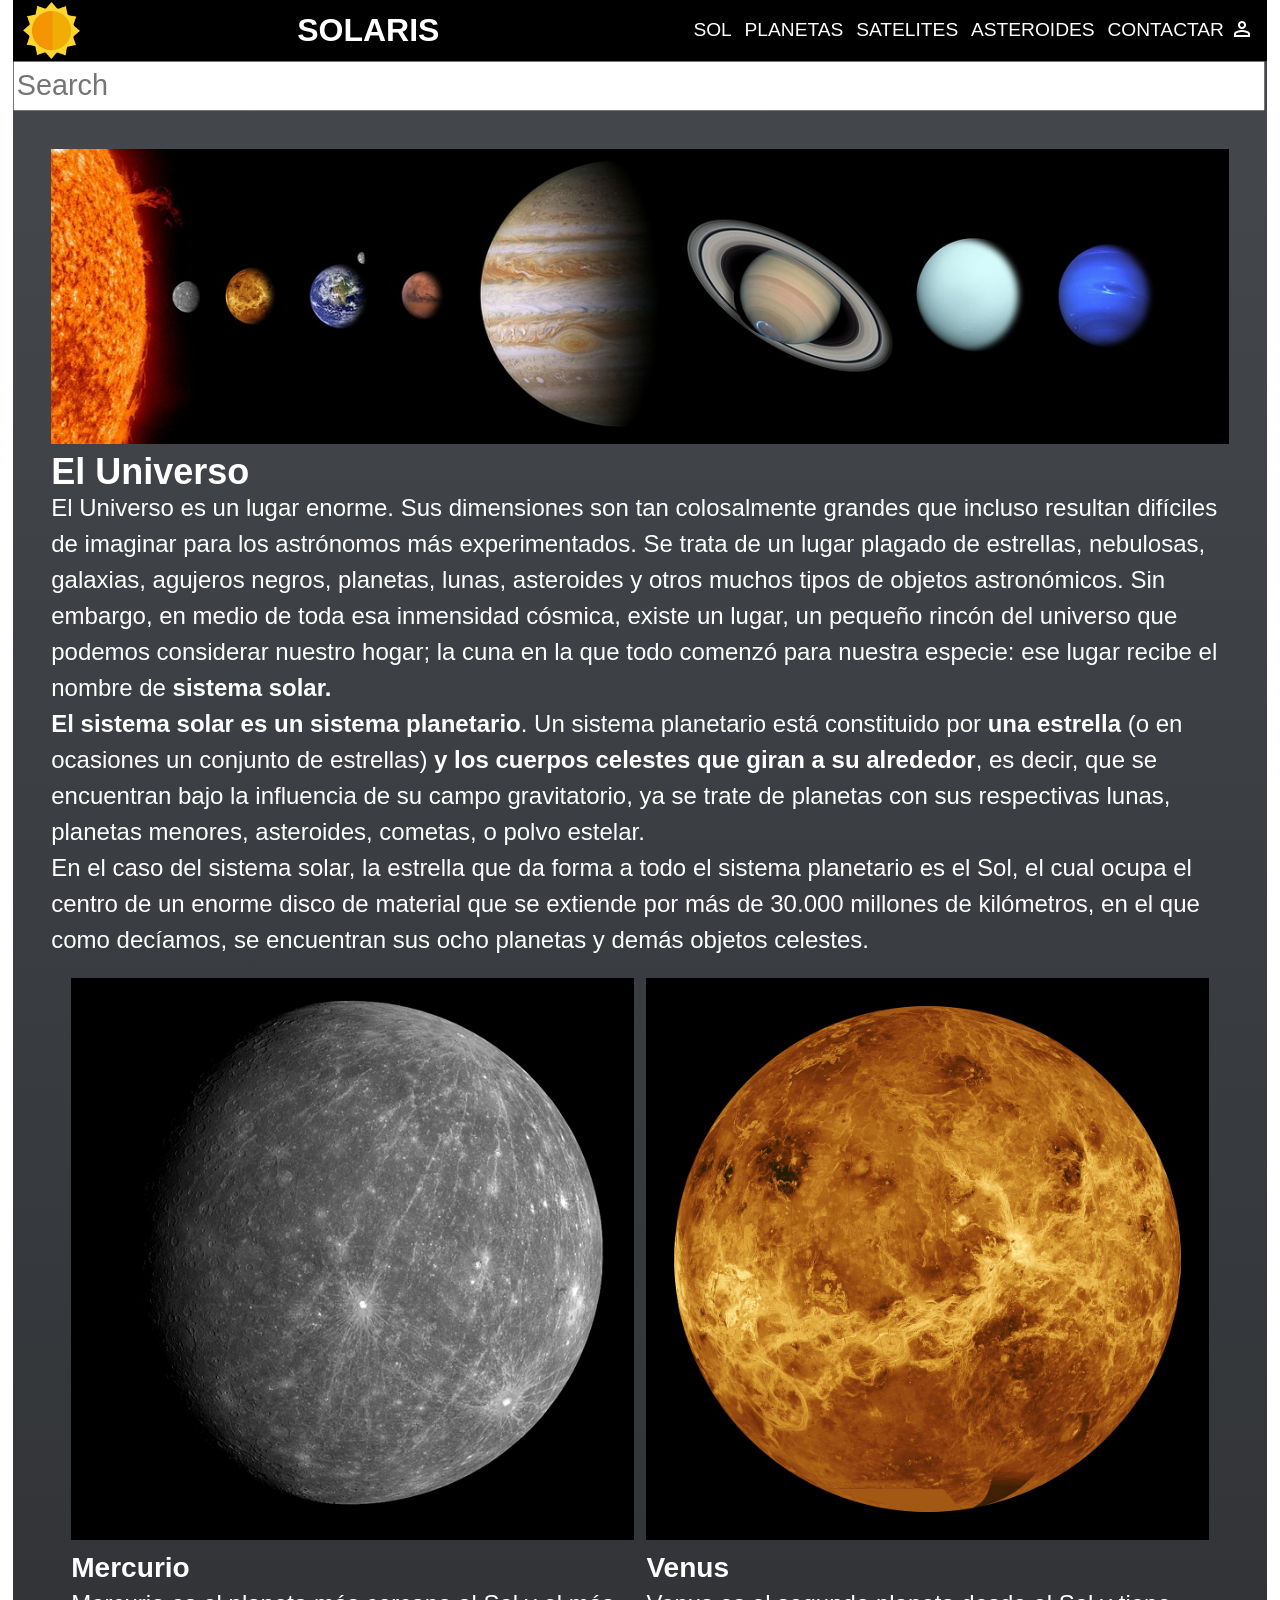
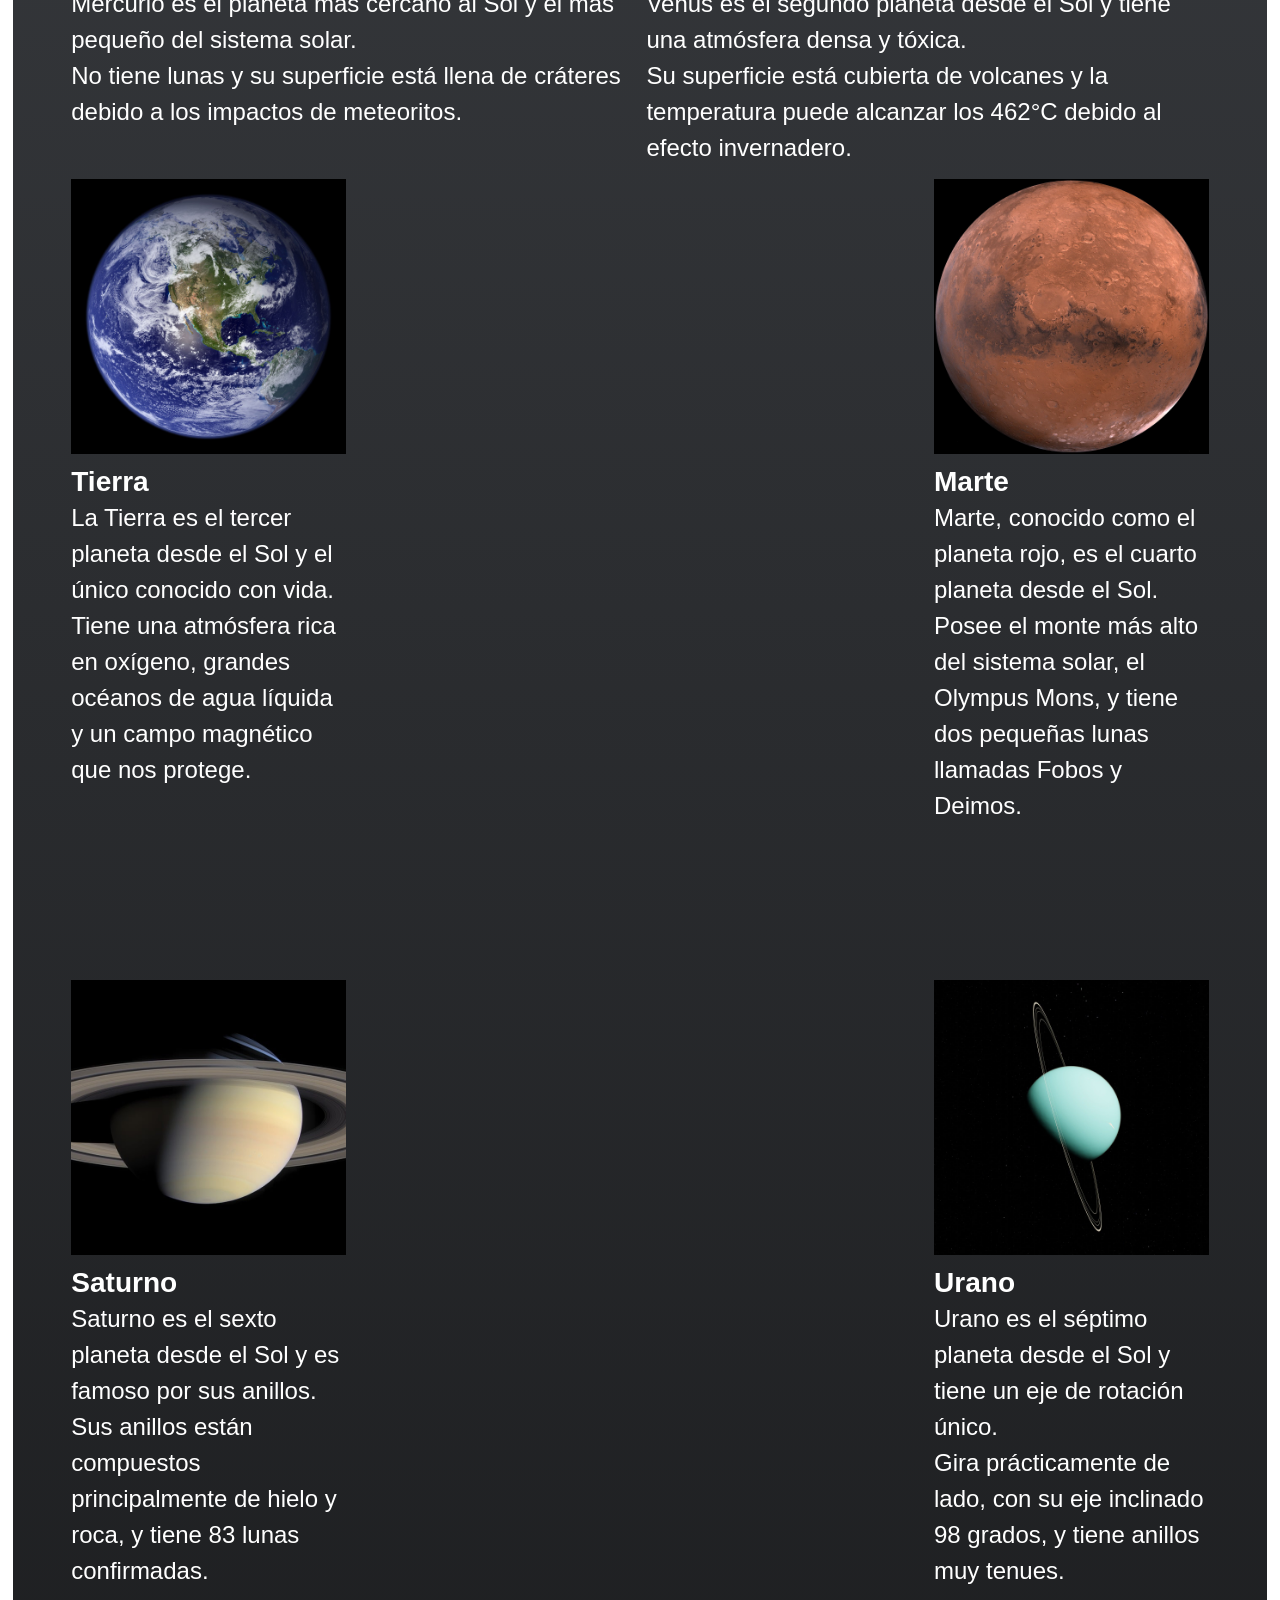
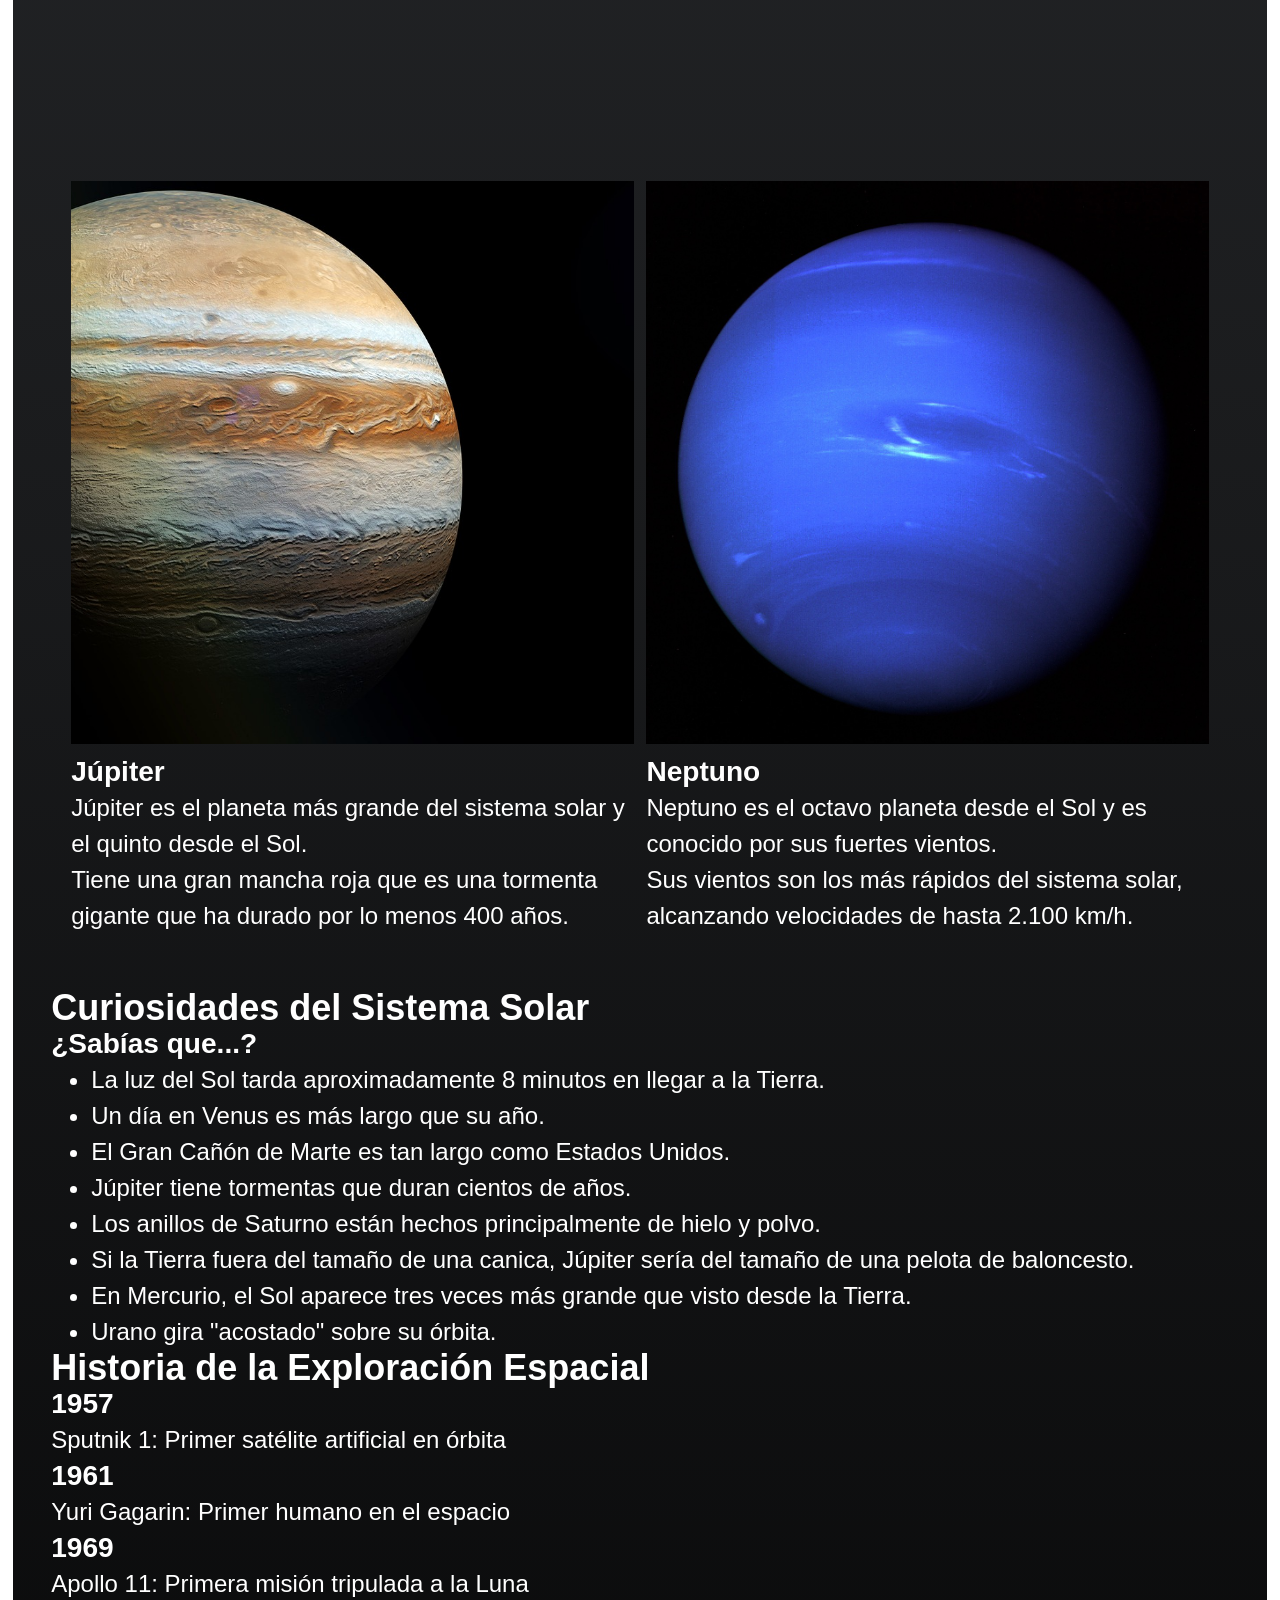
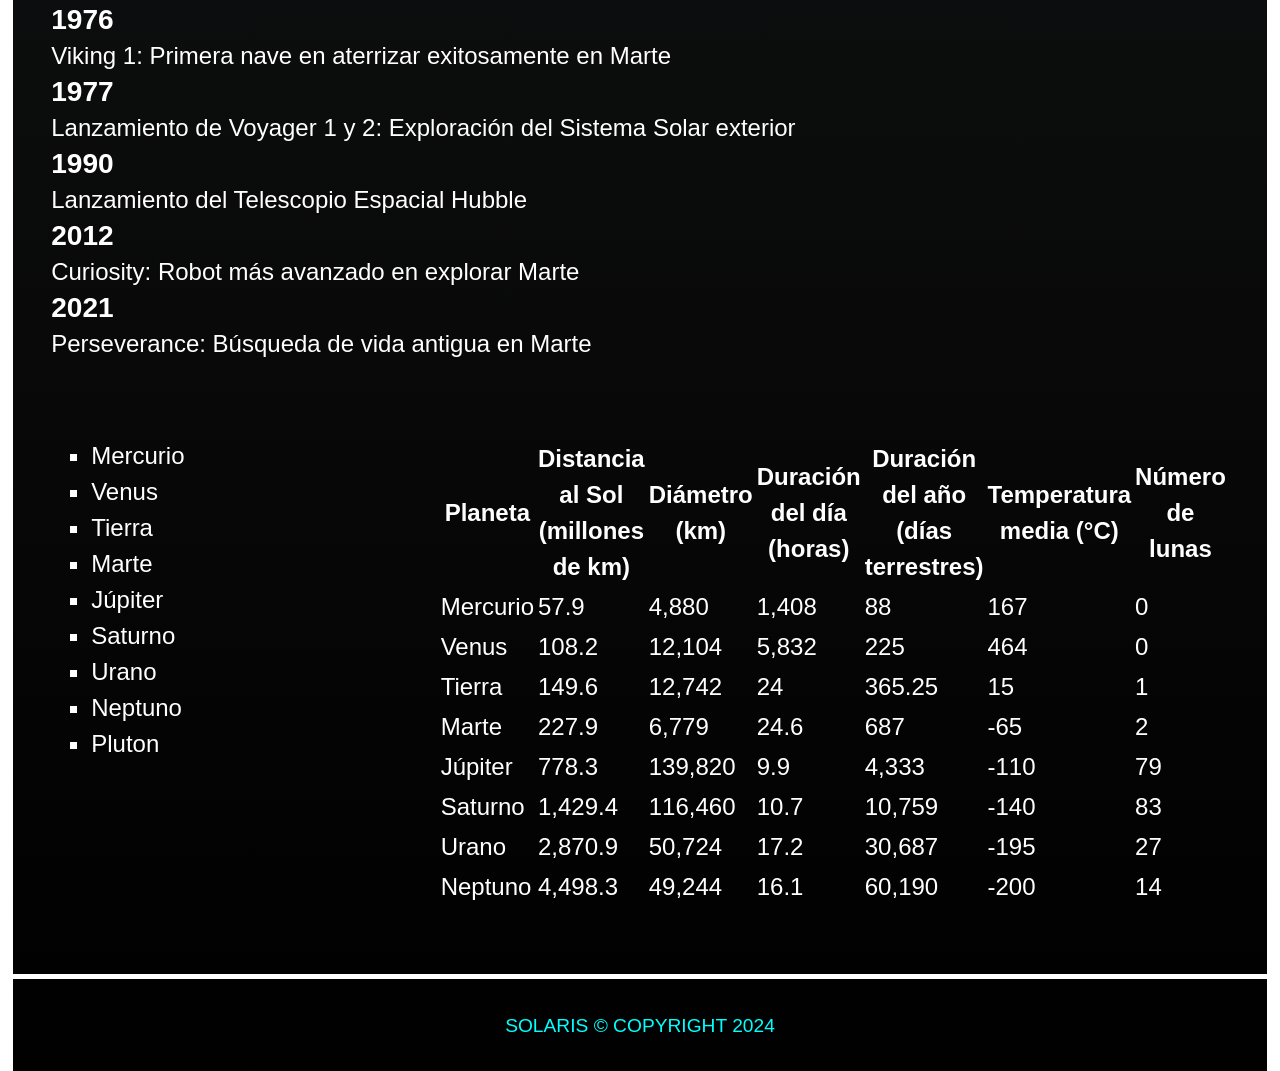
==== proyectowebv1/index.html @ 1d11e643 "Inicio proyecto" ====
<!DOCTYPE html>
<html lang="es">

<head>
  <meta charset="UTF-8">
  <meta name="viewport" content="width=device-width, initial-scale=1.0">
  <title>Sistema Solar</title>
  <link rel="icon" type="image/png" sizes="32x32" href="favicon.png">
  <link rel="stylesheet" href="assets/css/normalize.css">
  <link rel="stylesheet" href="assets/css/style.css">
  <link rel="stylesheet" href="https://cdnjs.cloudflare.com/ajax/libs/font-awesome/4.7.0/css/font-awesome.min.css">
  <link rel="stylesheet"
    href="https://fonts.googleapis.com/css2?family=Material+Symbols+Outlined:opsz,wght,FILL,GRAD@20..48,100..700,0..1,-50..200">

</head>

<body>
  <div class="container">
    <header>
      <div class="logo">
        <figure><img src="assets/images/logo.png" alt="Logo"></figure>
      </div>
      <h1><a href="">SOLARIS</a></h1>
      <nav class="mainmenu">
        <ul>
          <li><a href="">Sol</a></li>
          <li><a href="">Planetas</a></li>
          <li><a href="">Satelites</a></li>
          <li><a href="">Asteroides</a></li>
          <li><a href="">Contactar</a></li>
        </ul>
      </nav>
      <div class="login">
        <a href=""><span class="material-symbols-outlined"> person </span></a>
      </div>

    </header>
    <div class="search">
      <input type="search" id="bt-search" class="btnsearch" placeholder="Search">
    </div>

    <main>
      <section class="introduce"> 
        <article>
          <figure class="large"><img src="assets/images/solar-system.jpg" alt=""></figure>
          <h2>El Universo</h2>
          <p>
            El Universo es un lugar enorme. Sus dimensiones son tan
            colosalmente grandes que incluso resultan difíciles de imaginar
            para los astrónomos más experimentados. Se trata de un lugar
            plagado de estrellas, nebulosas, galaxias, agujeros negros,
            planetas, lunas, asteroides y otros muchos tipos de objetos
            astronómicos. Sin embargo, en medio de toda esa inmensidad
            cósmica, existe un lugar, un pequeño rincón del universo que
            podemos considerar nuestro hogar; la cuna en la que todo comenzó
            para nuestra especie: ese lugar recibe el nombre de
            <strong>sistema solar.</strong>
          </p>
          <p>
            <strong>El sistema solar es un sistema planetario</strong>. Un
            sistema planetario está constituido por<strong>
              una estrella</strong>
            (o en ocasiones un conjunto de estrellas)<strong>
              y los cuerpos celestes que giran a su alrededor</strong>, es decir, que se encuentran bajo la influencia
            de su campo
            gravitatorio, ya se trate de planetas con sus respectivas lunas,
            planetas menores, asteroides, cometas, o polvo estelar.
          </p>
          <p>
            En el caso del sistema solar,
            <a href="https://www.nationalgeographic.com.es/ciencia/cuanto-sabes-sobre-sol_15843">la estrella que da
              forma a todo el sistema planetario es el
              Sol</a>, el cual ocupa el centro de un enorme disco de material que se
            extiende por más de 30.000 millones de kilómetros, en el que como
            decíamos, se encuentran sus ocho planetas y demás objetos
            celestes.
          </p>
        </article>
      </section>
      <section class="solarsys-container">
        <article class="planet mercurio">
          <figure><img src="assets/images/mercurio.png" alt="Mercurio"></figure>
          <h3><a href="">Mercurio</a></h3>
          <p>Mercurio es el planeta más cercano al Sol y el más pequeño del sistema solar.</p>  
          <p>No tiene lunas y su superficie está llena de cráteres debido a los impactos de meteoritos.</p>
        </article>
        <article class="planet venus">
          <figure><img src="assets/images/venus.jpg" alt="Venus"></figure>
          <h3><a href="">Venus</a></h3>
          <p>Venus es el segundo planeta desde el Sol y tiene una atmósfera densa y tóxica.</p>
          <p>Su superficie está cubierta de volcanes y la temperatura puede alcanzar los 462°C debido al efecto invernadero.</p>
        </article>
        <article class="planet tierra">
          <figure><img src="assets/images/tierra.jpg" alt="Tierra"></figure>
          <h3><a href="">Tierra</a></h3>
          <p>La Tierra es el tercer planeta desde el Sol y el único conocido con vida.</p>
          <p>Tiene una atmósfera rica en oxígeno, grandes océanos de agua líquida y un campo magnético que nos protege.</p>
        </article>
        <article class="planet marte">
          <figure><img src="assets/images/marte.jpg" alt="Marte"></figure>
          <h3><a href="">Marte</a></h3>
          <p>Marte, conocido como el planeta rojo, es el cuarto planeta desde el Sol.</p>
          <p>Posee el monte más alto del sistema solar, el Olympus Mons, y tiene dos pequeñas lunas llamadas Fobos y Deimos.</p>
        </article>
        <article class="planet jupiter">
          <figure><img src="assets/images/jupiter.jpg" alt="Júpiter"></figure>
          <h3><a href="">Júpiter</a></h3>
          <p>Júpiter es el planeta más grande del sistema solar y el quinto desde el Sol.</p>
          <p>Tiene una gran mancha roja que es una tormenta gigante que ha durado por lo menos 400 años.</p>
        </article>
        <article class="planet saturno">
          <figure><img src="assets/images/saturno.jpg" alt="Saturno"></figure>
          <h3><a href="">Saturno</a></h3>
          <p>Saturno es el sexto planeta desde el Sol y es famoso por sus anillos.</p>
          <p>Sus anillos están compuestos principalmente de hielo y roca, y tiene 83 lunas confirmadas.</p>
        </article>
        <article class="planet urano">
          <figure><img src="assets/images/urano.jpg" alt="Urano"></figure>
          <h3><a href="">Urano</a></h3>
          <p>Urano es el séptimo planeta desde el Sol y tiene un eje de rotación único.</p>
          <p>Gira prácticamente de lado, con su eje inclinado 98 grados, y tiene anillos muy tenues.</p>
        </article>
        <article class="planet neptuno">
          <figure><img src="assets/images/neptuno.jpg" alt="Neptuno"></figure>
          <h3><a href="">Neptuno</a></h3>
          <p>Neptuno es el octavo planeta desde el Sol y es conocido por sus fuertes vientos.</p>
          <p>Sus vientos son los más rápidos del sistema solar, alcanzando velocidades de hasta 2.100 km/h.</p>
        </article>
      </section>

      <section class="curiosities">
        <h2>Curiosidades del Sistema Solar</h2>
        <article>
          <h3>¿Sabías que...?</h3>
          <ul>
            <li>La luz del Sol tarda aproximadamente 8 minutos en llegar a la Tierra.</li>
            <li>Un día en Venus es más largo que su año.</li>
            <li>El Gran Cañón de Marte es tan largo como Estados Unidos.</li>
            <li>Júpiter tiene tormentas que duran cientos de años.</li>
            <li>Los anillos de Saturno están hechos principalmente de hielo y polvo.</li>
            <li>Si la Tierra fuera del tamaño de una canica, Júpiter sería del tamaño de una pelota de baloncesto.</li>
            <li>En Mercurio, el Sol aparece tres veces más grande que visto desde la Tierra.</li>
            <li>Urano gira "acostado" sobre su órbita.</li>
          </ul>
        </article>
      </section>

      <section class="timeline">
        <h2>Historia de la Exploración Espacial</h2>
        <div class="timeline-container">
          <article class="timeline-item">
            <h3>1957</h3>
            <p>Sputnik 1: Primer satélite artificial en órbita</p>
          </article>
          <article class="timeline-item">
            <h3>1961</h3>
            <p>Yuri Gagarin: Primer humano en el espacio</p>
          </article>
          <article class="timeline-item">
            <h3>1969</h3>
            <p>Apollo 11: Primera misión tripulada a la Luna</p>
          </article>
          <article class="timeline-item">
            <h3>1976</h3>
            <p>Viking 1: Primera nave en aterrizar exitosamente en Marte</p>
          </article>
          <article class="timeline-item">
            <h3>1977</h3>
            <p>Lanzamiento de Voyager 1 y 2: Exploración del Sistema Solar exterior</p>
          </article>
          <article class="timeline-item">
            <h3>1990</h3>
            <p>Lanzamiento del Telescopio Espacial Hubble</p>
          </article>
          <article class="timeline-item">
            <h3>2012</h3>
            <p>Curiosity: Robot más avanzado en explorar Marte</p>
          </article>
          <article class="timeline-item">
            <h3>2021</h3>
            <p>Perseverance: Búsqueda de vida antigua en Marte</p>
          </article>
        </div>
      </section>
    
    </main>
    <aside>

      <ul class="menu planet">
        <li><a href="">Mercurio</a></li>
        <li><a href="">Venus</a></li>
        <li><a href="">Tierra</a></li>
        <li><a href="">Marte</a></li>
        <li><a href="">Júpiter</a></li>
        <li><a href="">Saturno</a></li>
        <li><a href="">Urano</a></li>
        <li><a href="">Neptuno</a></li>
        <li><a href="">Pluton</a></li>
      </ul>

      <table class="planet-data">
        <thead>
          <tr>
            <th>Planeta</th>
            <th>Distancia al Sol (millones de km)</th>
            <th>Diámetro (km)</th>
            <th>Duración del día (horas)</th>
            <th>Duración del año (días terrestres)</th>
            <th>Temperatura media (°C)</th>
            <th>Número de lunas</th>
          </tr>
        </thead>
        <tbody>
          <tr>
            <td>Mercurio</td>
            <td>57.9</td>
            <td>4,880</td>
            <td>1,408</td>
            <td>88</td>
            <td>167</td>
            <td>0</td>
          </tr>
          <tr>
            <td>Venus</td>
            <td>108.2</td>
            <td>12,104</td>
            <td>5,832</td>
            <td>225</td>
            <td>464</td>
            <td>0</td>
          </tr>
          <tr>
            <td>Tierra</td>
            <td>149.6</td>
            <td>12,742</td>
            <td>24</td>
            <td>365.25</td>
            <td>15</td>
            <td>1</td>
          </tr>
          <tr>
            <td>Marte</td>
            <td>227.9</td>
            <td>6,779</td>
            <td>24.6</td>
            <td>687</td>
            <td>-65</td>
            <td>2</td>
          </tr>
          <tr>
            <td>Júpiter</td>
            <td>778.3</td>
            <td>139,820</td>
            <td>9.9</td>
            <td>4,333</td>
            <td>-110</td>
            <td>79</td>
          </tr>
          <tr>
            <td>Saturno</td>
            <td>1,429.4</td>
            <td>116,460</td>
            <td>10.7</td>
            <td>10,759</td>
            <td>-140</td>
            <td>83</td>
          </tr>
          <tr>
            <td>Urano</td>
            <td>2,870.9</td>
            <td>50,724</td>
            <td>17.2</td>
            <td>30,687</td>
            <td>-195</td>
            <td>27</td>
          </tr>
          <tr>
            <td>Neptuno</td>
            <td>4,498.3</td>
            <td>49,244</td>
            <td>16.1</td>
            <td>60,190</td>
            <td>-200</td>
            <td>14</td>
          </tr>
        </tbody>
      </table>

    </aside>
    <footer><small>Solaris © copyright 2024</small></footer>
  </div>
</body>

</html>
---- proyectowebv1/assets/css/style.css ----
:root {
    --width-container: 98vw;
    --height-menu: 60px;
}

* {
    margin: 0;
    box-sizing: border-box;
}

a {
    color: white;
    text-decoration: none;

    &:hover {
        color: gold;
    }
}

/* Color, fuentes tipograficas  */
.container {
    background: linear-gradient(to bottom, rgb(69, 72, 77) 0%, rgb(0, 0, 0) 100%);
    color: white;
    font-family: "Jost", sans-serif;
    font-optical-sizing: auto;
    font-weight: normal;
    font-style: normal;
    /* Tamaño de la Tipografía responsive */
    font-size: clamp(1rem, 3vw, 1.5rem);
    line-height: 1.5em;

    h1 {
        font-size: clamp(1.2rem, 3.5vw, 2rem);
    }
}

header {
    display: flex;
    flex-flow: column wrap;
    background: black;
    width: var(--width-container);

    .logo {
        margin: 0 auto;
        text-align: center;
        border: 0px solid red;
        width: 15vw;
        line-height: 6px;
        figure {
            margin: 2px 10px;
        }
    }

    h1 {
        border: 0px solid blue;
        a{
            text-align: center;
            font-size: 1em;
        }
        margin: 0 auto;

    }

    .mainmenu ul {
        font-size: 0.8em;
        display: flex;
        flex-flow: column wrap;

        border: 0px solid red;
        list-style: none;

        li {
            border: 0px solid red;
            margin: 0 0.5vw;
            text-align: center;
            display: block;

            a {
                text-decoration: none;
                color: white;
                text-transform: uppercase;

                &:hover {
                    text-shadow: 5px 0px 10px rgba(251, 249, 14, 0.91);
                    color: gold;
                }
            }
        }
    }

    .login {
        /*line-height: calc(var(--height-menu) + 10px);*/
        display: none;
        font-size: 1.4em;
        margin-right: 1vw;
        border: 0px solid red;

        span:hover {
            color: gold;
        }
    }

}

.btnsearch {
    margin: 0 auto;
    width: calc( var(--width-container) - 0.2vw );
    min-height: 50px;
    font-size: 1.2em;
    text-align: left;
}


/* Diseño responsive */
/* imágen responsive */
figure {
    width: auto;

    img {
        width: 100%;
        aspect-ratio: 1 / 1;
        object-fit: cover;
    }
}

figure.small {
    width: auto;

    img {
        width: 30%;
        aspect-ratio: 1 / 1;
        object-fit: cover;
    }
}

figure.medium {
    width: auto;

    img {
        width: 70%;
        aspect-ratio: 4 / 3;
        object-fit: cover;
    }
}

figure.large {
    width: auto;
    img {
        width: 100%;
        aspect-ratio: 16 / 4;
        object-fit: cover;
    }
}

/* Layout   */
.container {
    
    width: var(--width-container);
    margin: 0 auto;
    main, aside{
        padding: 3vw;
    }
}



.solarsys-container {

    margin: 20px;
    display: grid;
    grid-template-columns: repeat(1, 1fr);
    grid-template-rows: repeat(9, 1fr);
    gap: 1vw;
    grid-template-areas:
        'mer'
        'ven'
        'tie' 
        'sol'
        'mar'
        'sat' 
        'ura'
        'jup'
        'nep'
    ;

    & > *{
        grid-column: span 1;
        grid-row: span 1;
    }

    .mercurio {
        grid-area: mer;
    }

    .venus {
        grid-area: ven;
    }

    .tierra {
        grid-area: tie;
    }

    .sol {
        grid-area: sol;
    }

    .marte {
        grid-area: mar;
    }

    .jupiter {
        grid-area: jup;
    }

    .saturno {
        grid-area: sat;
    }

    .urano {
        grid-area: ura;
    }

    .neptuno {
        grid-area: nep;
    }
}

aside {
    ul{
        list-style: square;
    }
    display: flex;
    flex-flow: row nowrap;

    &>* {
        width: 50vw;
    }
}

footer {
    margin-top: 3vh;
    border-top: 5px solid white;
    line-height: 10vh;
    text-align: center;
    color: aqua;
    text-transform: uppercase;
}


/* Diseño responsive */ 
@media screen and (width >=768px) {
    header {
        flex-flow: row wrap;
        justify-content: start;
        .logo {
            width: 6vw;
            margin: 0;
        }
        align-items:center;
        .mainmenu ul {
            flex-flow: row wrap;
            align-content:start;
        }
        .login{
            display: inherit;
        }
    }

    .solarsys-container {
        grid-template-columns: repeat(4, 1fr);
        grid-template-rows: repeat(4, 1fr);
        gap: 1vw;
        grid-template-areas:
            'mer mer ven ven'
            'tie sol sol mar'
            'sat sol sol ura'
            'jup jup nep nep'
        ;
    }
}
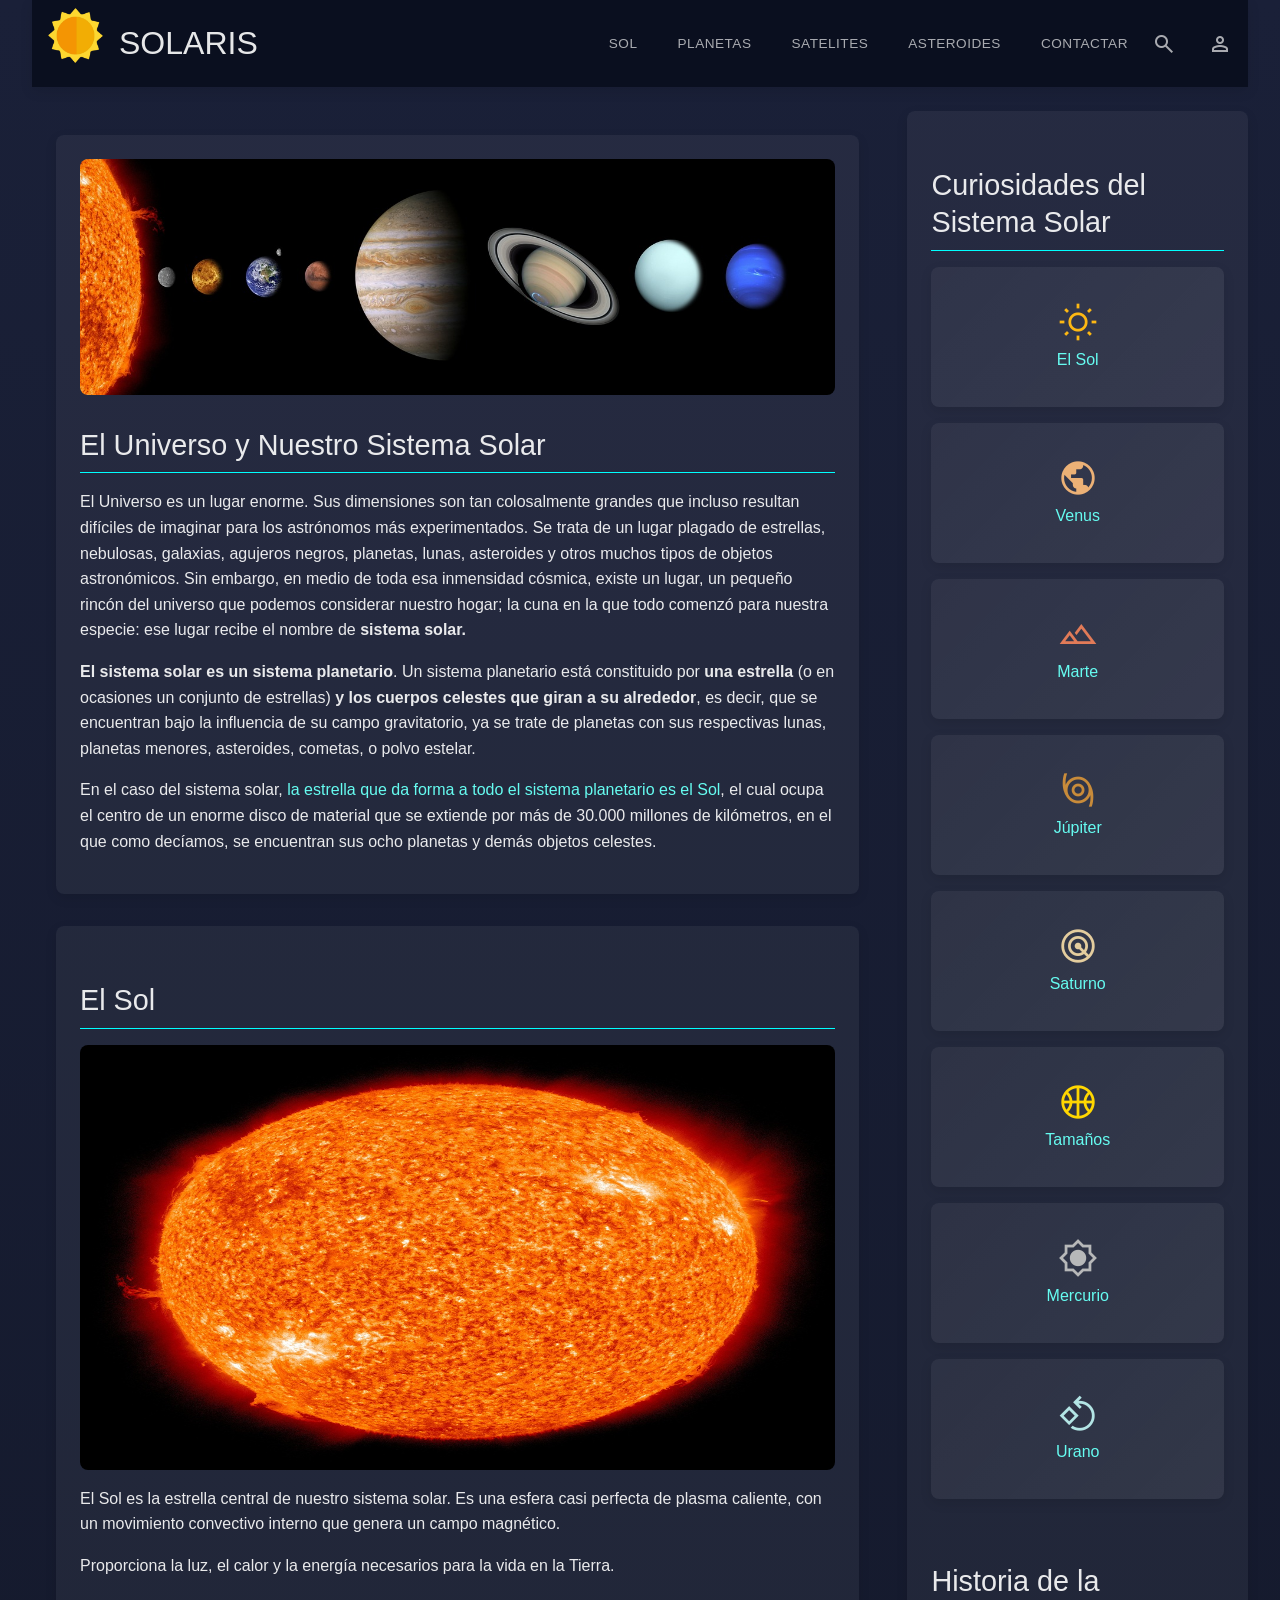
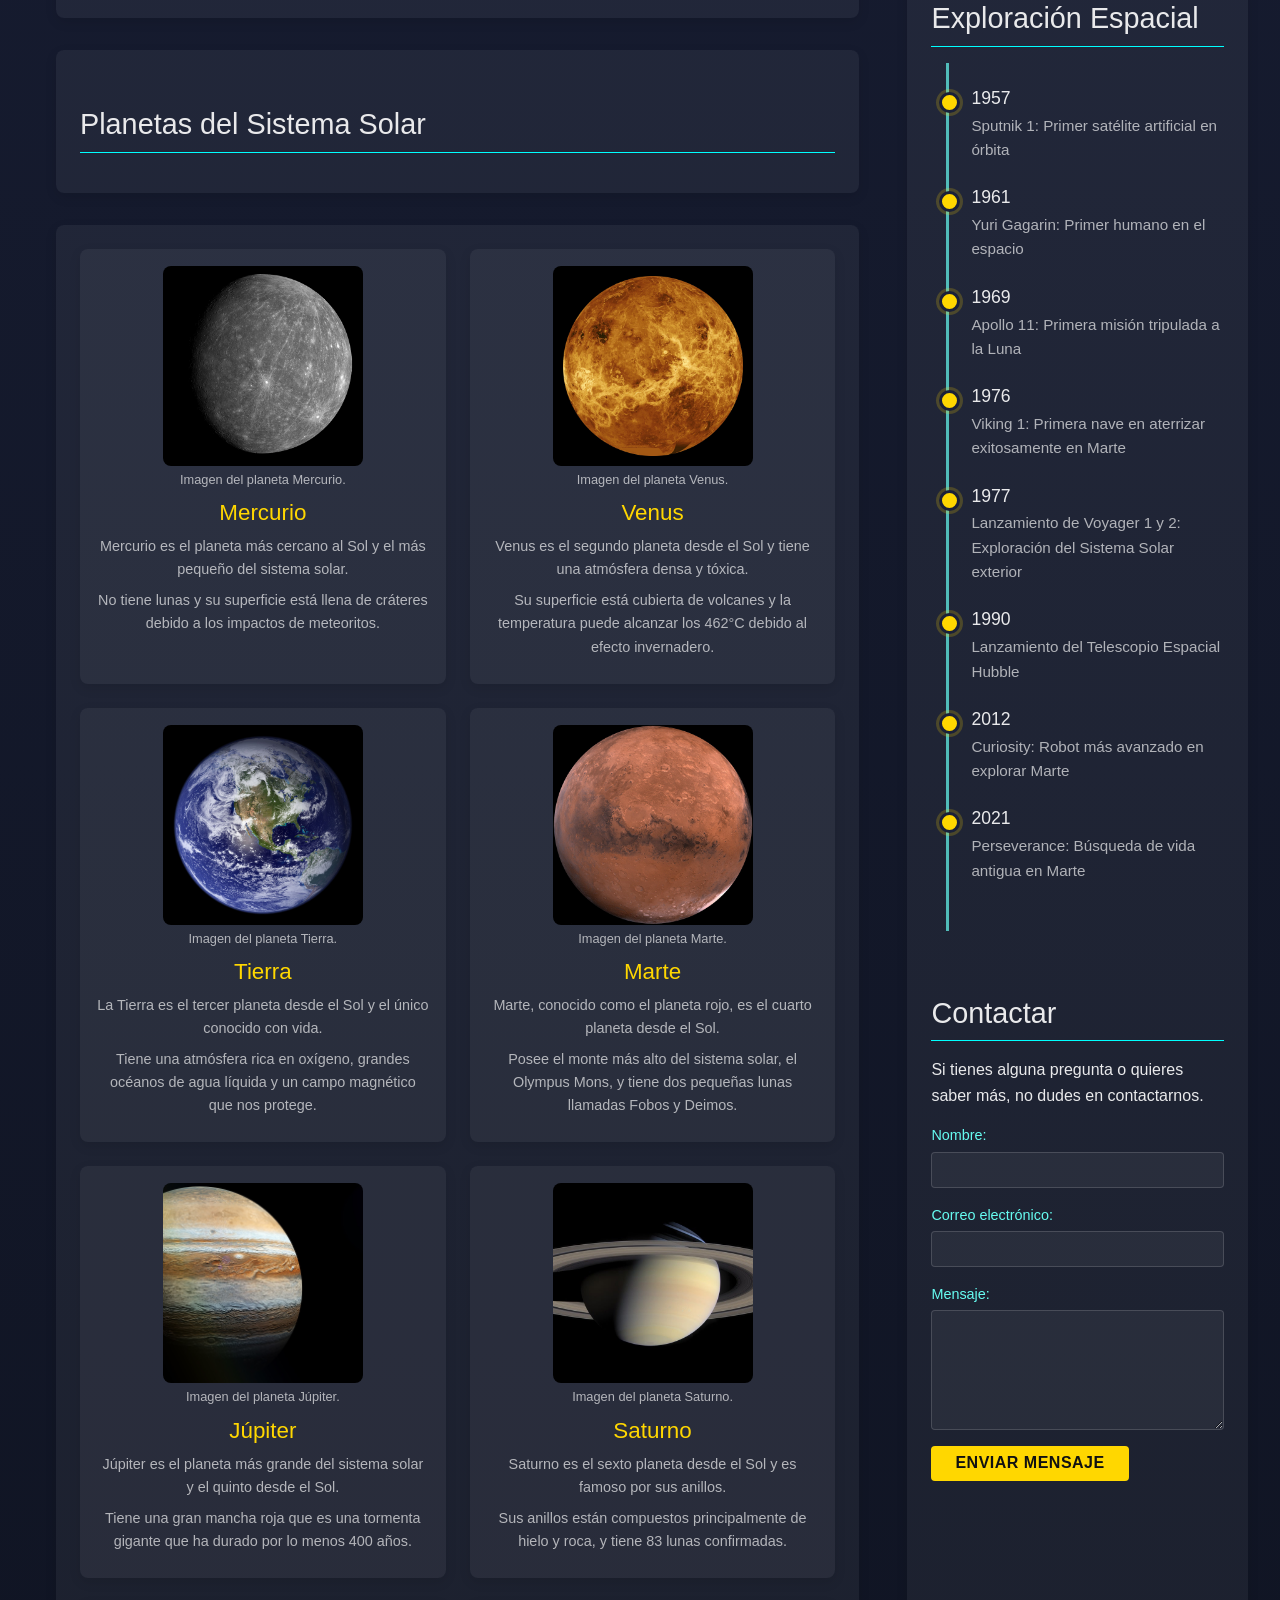
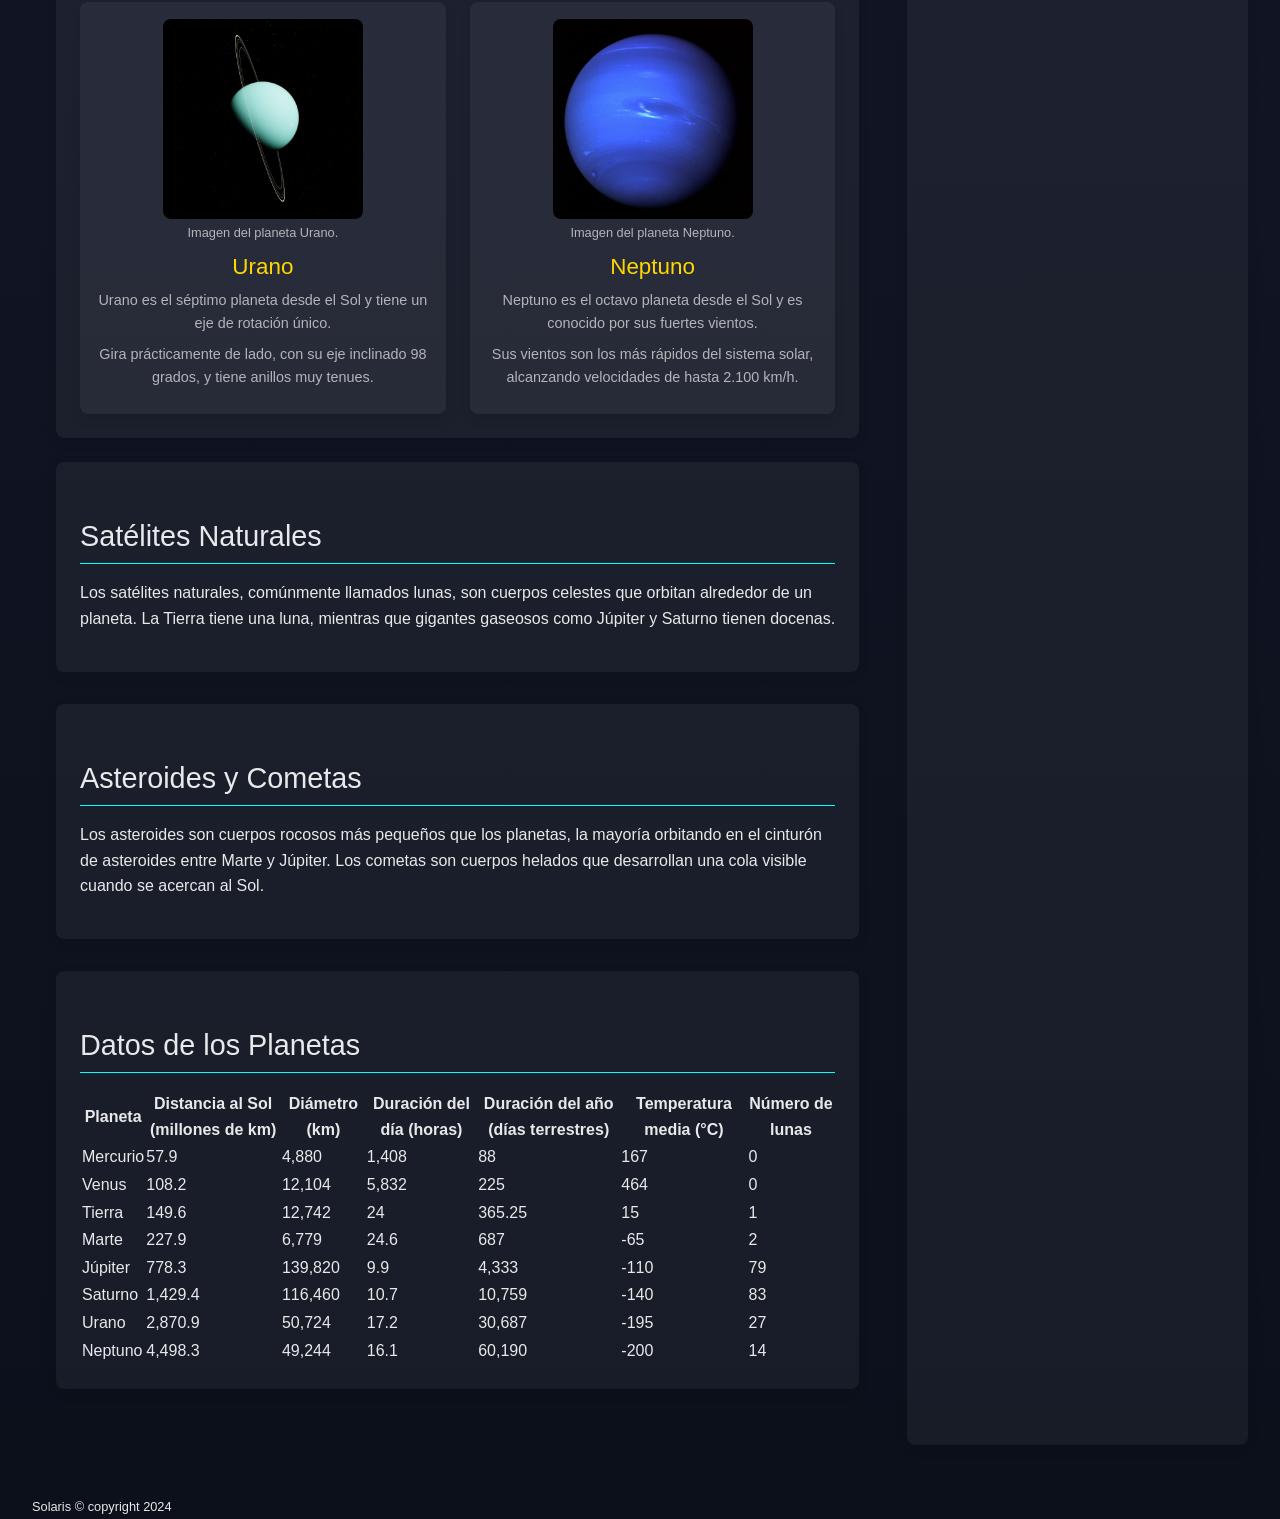
==== commit 1575c31b: "Actualización Proyectov1" ====
--- a/proyectowebv1/index.html
+++ b/proyectowebv1/index.html
@@ -20,30 +20,43 @@
       <div class="logo">
         <figure><img src="assets/images/logo.png" alt="Logo"></figure>
       </div>
-      <h1><a href="">SOLARIS</a></h1>
+      <h1><a href="#">SOLARIS</a></h1>
+      
+      <!-- Botón hamburguesa para menú móvil - Mejorar visibilidad en móvil -->
+      <button class="hamburger-menu" aria-label="Menú" style="display: none;">
+        <span class="material-symbols-outlined">menu</span>
+      </button>
+      
       <nav class="mainmenu">
         <ul>
-          <li><a href="">Sol</a></li>
-          <li><a href="">Planetas</a></li>
-          <li><a href="">Satelites</a></li>
-          <li><a href="">Asteroides</a></li>
-          <li><a href="">Contactar</a></li>
+          <li><a href="#sol">Sol</a></li>
+          <li><a href="#planetas">Planetas</a></li>
+          <li><a href="#satelites">Satelites</a></li>
+          <li><a href="#asteroides">Asteroides</a></li>
+          <li><a href="#contactar">Contactar</a></li>
         </ul>
       </nav>
+      
+      <!-- Asegurar que aparece en el header -->
+      <div class="search-container">
+        <button type="button" class="search-toggle" aria-label="Buscar">
+          <span class="material-symbols-outlined">search</span>
+        </button>
+        <div class="search-input-wrapper">
+          <input type="search" id="bt-search" class="btnsearch" placeholder="Search">
+        </div>
+      </div>
+      
       <div class="login">
-        <a href=""><span class="material-symbols-outlined"> person </span></a>
+        <a href="#"><span class="material-symbols-outlined"> person </span></a>
       </div>
-
     </header>
-    <div class="search">
-      <input type="search" id="bt-search" class="btnsearch" placeholder="Search">
-    </div>
-
+    
     <main>
-      <section class="introduce"> 
+      <section class="introduce" id="introduccion">
         <article>
-          <figure class="large"><img src="assets/images/solar-system.jpg" alt=""></figure>
-          <h2>El Universo</h2>
+          <figure class="large"><img src="assets/images/solar-system.jpg" alt="Vista general del Sistema Solar"></figure>
+          <h2>El Universo y Nuestro Sistema Solar</h2>
           <p>
             El Universo es un lugar enorme. Sus dimensiones son tan
             colosalmente grandes que incluso resultan difíciles de imaginar
@@ -77,75 +90,308 @@
           </p>
         </article>
       </section>
-      <section class="solarsys-container">
+
+      <section id="sol">
+        <h2>El Sol</h2>
+        <article>
+          <figure><img src="assets/images/sol.jpg" alt="El Sol"></figure> <!-- Asumiendo que tienes una imagen sol.jpg -->
+          <p>El Sol es la estrella central de nuestro sistema solar. Es una esfera casi perfecta de plasma caliente, con un movimiento convectivo interno que genera un campo magnético.</p>
+          <p>Proporciona la luz, el calor y la energía necesarios para la vida en la Tierra.</p>
+        </article>
+      </section>
+      <section>
+        <h2>Planetas del Sistema Solar</h2>
+      </section>
+      <section class="solarsys-container" id="planetas">
+        
         <article class="planet mercurio">
-          <figure><img src="assets/images/mercurio.png" alt="Mercurio"></figure>
-          <h3><a href="">Mercurio</a></h3>
+          <figure>
+            <img src="assets/images/mercurio.png" alt="Planeta Mercurio">
+            <figcaption>Imagen del planeta Mercurio.</figcaption>
+          </figure>
+          <h3><a href="#">Mercurio</a></h3>
           <p>Mercurio es el planeta más cercano al Sol y el más pequeño del sistema solar.</p>  
           <p>No tiene lunas y su superficie está llena de cráteres debido a los impactos de meteoritos.</p>
         </article>
         <article class="planet venus">
-          <figure><img src="assets/images/venus.jpg" alt="Venus"></figure>
-          <h3><a href="">Venus</a></h3>
+          <figure>
+            <img src="assets/images/venus.jpg" alt="Planeta Venus">
+            <figcaption>Imagen del planeta Venus.</figcaption>
+          </figure>
+          <h3><a href="#">Venus</a></h3>
           <p>Venus es el segundo planeta desde el Sol y tiene una atmósfera densa y tóxica.</p>
           <p>Su superficie está cubierta de volcanes y la temperatura puede alcanzar los 462°C debido al efecto invernadero.</p>
         </article>
         <article class="planet tierra">
-          <figure><img src="assets/images/tierra.jpg" alt="Tierra"></figure>
-          <h3><a href="">Tierra</a></h3>
+          <figure>
+            <img src="assets/images/tierra.jpg" alt="Planeta Tierra">
+            <figcaption>Imagen del planeta Tierra.</figcaption>
+          </figure>
+          <h3><a href="#">Tierra</a></h3>
           <p>La Tierra es el tercer planeta desde el Sol y el único conocido con vida.</p>
           <p>Tiene una atmósfera rica en oxígeno, grandes océanos de agua líquida y un campo magnético que nos protege.</p>
         </article>
         <article class="planet marte">
-          <figure><img src="assets/images/marte.jpg" alt="Marte"></figure>
-          <h3><a href="">Marte</a></h3>
+          <figure>
+            <img src="assets/images/marte.jpg" alt="Planeta Marte">
+            <figcaption>Imagen del planeta Marte.</figcaption>
+          </figure>
+          <h3><a href="#">Marte</a></h3>
           <p>Marte, conocido como el planeta rojo, es el cuarto planeta desde el Sol.</p>
           <p>Posee el monte más alto del sistema solar, el Olympus Mons, y tiene dos pequeñas lunas llamadas Fobos y Deimos.</p>
         </article>
         <article class="planet jupiter">
-          <figure><img src="assets/images/jupiter.jpg" alt="Júpiter"></figure>
-          <h3><a href="">Júpiter</a></h3>
+          <figure>
+            <img src="assets/images/jupiter.jpg" alt="Planeta Júpiter">
+            <figcaption>Imagen del planeta Júpiter.</figcaption>
+          </figure>
+          <h3><a href="#">Júpiter</a></h3>
           <p>Júpiter es el planeta más grande del sistema solar y el quinto desde el Sol.</p>
           <p>Tiene una gran mancha roja que es una tormenta gigante que ha durado por lo menos 400 años.</p>
         </article>
         <article class="planet saturno">
-          <figure><img src="assets/images/saturno.jpg" alt="Saturno"></figure>
-          <h3><a href="">Saturno</a></h3>
+          <figure>
+            <img src="assets/images/saturno.jpg" alt="Planeta Saturno">
+            <figcaption>Imagen del planeta Saturno.</figcaption>
+          </figure>
+          <h3><a href="#">Saturno</a></h3>
           <p>Saturno es el sexto planeta desde el Sol y es famoso por sus anillos.</p>
           <p>Sus anillos están compuestos principalmente de hielo y roca, y tiene 83 lunas confirmadas.</p>
         </article>
         <article class="planet urano">
-          <figure><img src="assets/images/urano.jpg" alt="Urano"></figure>
-          <h3><a href="">Urano</a></h3>
+          <figure>
+            <img src="assets/images/urano.jpg" alt="Planeta Urano">
+            <figcaption>Imagen del planeta Urano.</figcaption>
+          </figure>
+          <h3><a href="#">Urano</a></h3>
           <p>Urano es el séptimo planeta desde el Sol y tiene un eje de rotación único.</p>
           <p>Gira prácticamente de lado, con su eje inclinado 98 grados, y tiene anillos muy tenues.</p>
         </article>
         <article class="planet neptuno">
-          <figure><img src="assets/images/neptuno.jpg" alt="Neptuno"></figure>
-          <h3><a href="">Neptuno</a></h3>
+          <figure>
+            <img src="assets/images/neptuno.jpg" alt="Planeta Neptuno">
+            <figcaption>Imagen del planeta Neptuno.</figcaption>
+          </figure>
+          <h3><a href="#">Neptuno</a></h3>
           <p>Neptuno es el octavo planeta desde el Sol y es conocido por sus fuertes vientos.</p>
           <p>Sus vientos son los más rápidos del sistema solar, alcanzando velocidades de hasta 2.100 km/h.</p>
         </article>
       </section>
 
-      <section class="curiosities">
+      <section id="satelites">
+        <h2>Satélites Naturales</h2>
+        <article>
+          <p>Los satélites naturales, comúnmente llamados lunas, son cuerpos celestes que orbitan alrededor de un planeta. La Tierra tiene una luna, mientras que gigantes gaseosos como Júpiter y Saturno tienen docenas.</p>
+          <!-- Aquí se podría añadir más contenido sobre lunas específicas -->
+        </article>
+      </section>
+
+      <section id="asteroides">
+        <h2>Asteroides y Cometas</h2>
+        <article>
+          <p>Los asteroides son cuerpos rocosos más pequeños que los planetas, la mayoría orbitando en el cinturón de asteroides entre Marte y Júpiter. Los cometas son cuerpos helados que desarrollan una cola visible cuando se acercan al Sol.</p>
+          <!-- Aquí se podría añadir más contenido sobre asteroides y cometas -->
+        </article>
+      </section>
+
+      <section class="planet-table-container">
+        <h2>Datos de los Planetas</h2>
+        <div class="table-container">
+          <table class="planet-data">
+            <thead>
+              <tr>
+                <th>Planeta</th>
+                <th>Distancia al Sol (millones de km)</th>
+                <th>Diámetro (km)</th>
+                <th>Duración del día (horas)</th>
+                <th>Duración del año (días terrestres)</th>
+                <th>Temperatura media (°C)</th>
+                <th>Número de lunas</th>
+              </tr>
+            </thead>
+            <tbody>
+              <tr>
+                <td>Mercurio</td>
+                <td>57.9</td>
+                <td>4,880</td>
+                <td>1,408</td>
+                <td>88</td>
+                <td>167</td>
+                <td>0</td>
+              </tr>
+              <tr>
+                <td>Venus</td>
+                <td>108.2</td>
+                <td>12,104</td>
+                <td>5,832</td>
+                <td>225</td>
+                <td>464</td>
+                <td>0</td>
+              </tr>
+              <tr>
+                <td>Tierra</td>
+                <td>149.6</td>
+                <td>12,742</td>
+                <td>24</td>
+                <td>365.25</td>
+                <td>15</td>
+                <td>1</td>
+              </tr>
+              <tr>
+                <td>Marte</td>
+                <td>227.9</td>
+                <td>6,779</td>
+                <td>24.6</td>
+                <td>687</td>
+                <td>-65</td>
+                <td>2</td>
+              </tr>
+              <tr>
+                <td>Júpiter</td>
+                <td>778.3</td>
+                <td>139,820</td>
+                <td>9.9</td>
+                <td>4,333</td>
+                <td>-110</td>
+                <td>79</td>
+              </tr>
+              <tr>
+                <td>Saturno</td>
+                <td>1,429.4</td>
+                <td>116,460</td>
+                <td>10.7</td>
+                <td>10,759</td>
+                <td>-140</td>
+                <td>83</td>
+              </tr>
+              <tr>
+                <td>Urano</td>
+                <td>2,870.9</td>
+                <td>50,724</td>
+                <td>17.2</td>
+                <td>30,687</td>
+                <td>-195</td>
+                <td>27</td>
+              </tr>
+              <tr>
+                <td>Neptuno</td>
+                <td>4,498.3</td>
+                <td>49,244</td>
+                <td>16.1</td>
+                <td>60,190</td>
+                <td>-200</td>
+                <td>14</td>
+              </tr>
+            </tbody>
+          </table>
+        </div>
+      </section>
+
+    </main>
+
+    <aside>
+      <section class="curiosities" id="curiosidades">
         <h2>Curiosidades del Sistema Solar</h2>
-        <article>
-          <h3>¿Sabías que...?</h3>
-          <ul>
-            <li>La luz del Sol tarda aproximadamente 8 minutos en llegar a la Tierra.</li>
-            <li>Un día en Venus es más largo que su año.</li>
-            <li>El Gran Cañón de Marte es tan largo como Estados Unidos.</li>
-            <li>Júpiter tiene tormentas que duran cientos de años.</li>
-            <li>Los anillos de Saturno están hechos principalmente de hielo y polvo.</li>
-            <li>Si la Tierra fuera del tamaño de una canica, Júpiter sería del tamaño de una pelota de baloncesto.</li>
-            <li>En Mercurio, el Sol aparece tres veces más grande que visto desde la Tierra.</li>
-            <li>Urano gira "acostado" sobre su órbita.</li>
-          </ul>
-        </article>
-      </section>
-
-      <section class="timeline">
+        <div class="curiosity-cards">
+          <div class="curiosity-card" data-planet="sol">
+            <div class="curiosity-card-inner">
+              <div class="curiosity-card-front">
+                <span class="material-symbols-outlined">wb_sunny</span>
+                <h4>El Sol</h4>
+              </div>
+              <div class="curiosity-card-back">
+                <p>La luz del Sol tarda aproximadamente 8 minutos en llegar a la Tierra.</p>
+              </div>
+            </div>
+          </div>
+          
+          <div class="curiosity-card" data-planet="venus">
+            <div class="curiosity-card-inner">
+              <div class="curiosity-card-front">
+                <span class="material-symbols-outlined">public</span>
+                <h4>Venus</h4>
+              </div>
+              <div class="curiosity-card-back">
+                <p>Un día en Venus es más largo que su año.</p>
+              </div>
+            </div>
+          </div>
+          
+          <div class="curiosity-card" data-planet="marte">
+            <div class="curiosity-card-inner">
+              <div class="curiosity-card-front">
+                <span class="material-symbols-outlined">terrain</span>
+                <h4>Marte</h4>
+              </div>
+              <div class="curiosity-card-back">
+                <p>El Gran Cañón de Marte es tan largo como Estados Unidos.</p>
+              </div>
+            </div>
+          </div>
+          
+          <div class="curiosity-card" data-planet="jupiter">
+            <div class="curiosity-card-inner">
+              <div class="curiosity-card-front">
+                <span class="material-symbols-outlined">storm</span>
+                <h4>Júpiter</h4>
+              </div>
+              <div class="curiosity-card-back">
+                <p>Júpiter tiene tormentas que duran cientos de años.</p>
+              </div>
+            </div>
+          </div>
+          
+          <div class="curiosity-card" data-planet="saturno">
+            <div class="curiosity-card-inner">
+              <div class="curiosity-card-front">
+                <span class="material-symbols-outlined">radar</span>
+                <h4>Saturno</h4>
+              </div>
+              <div class="curiosity-card-back">
+                <p>Los anillos de Saturno están hechos principalmente de hielo y polvo.</p>
+              </div>
+            </div>
+          </div>
+          
+          <div class="curiosity-card" data-planet="comparacion">
+            <div class="curiosity-card-inner">
+              <div class="curiosity-card-front">
+                <span class="material-symbols-outlined">sports_basketball</span>
+                <h4>Tamaños</h4>
+              </div>
+              <div class="curiosity-card-back">
+                <p>Si la Tierra fuera del tamaño de una canica, Júpiter sería del tamaño de una pelota de baloncesto.</p>
+              </div>
+            </div>
+          </div>
+          
+          <div class="curiosity-card" data-planet="mercurio">
+            <div class="curiosity-card-inner">
+              <div class="curiosity-card-front">
+                <span class="material-symbols-outlined">brightness_7</span>
+                <h4>Mercurio</h4>
+              </div>
+              <div class="curiosity-card-back">
+                <p>En Mercurio, el Sol aparece tres veces más grande que visto desde la Tierra.</p>
+              </div>
+            </div>
+          </div>
+          
+          <div class="curiosity-card" data-planet="urano">
+            <div class="curiosity-card-inner">
+              <div class="curiosity-card-front">
+                <span class="material-symbols-outlined">rotate_90_degrees_ccw</span>
+                <h4>Urano</h4>
+              </div>
+              <div class="curiosity-card-back">
+                <p>Urano gira "acostado" sobre su órbita.</p>
+              </div>
+            </div>
+          </div>
+        </div>
+      </section>
+
+      <section class="timeline" id="historia">
         <h2>Historia de la Exploración Espacial</h2>
         <div class="timeline-container">
           <article class="timeline-item">
@@ -182,113 +428,125 @@
           </article>
         </div>
       </section>
-    
-    </main>
-    <aside>
-
-      <ul class="menu planet">
-        <li><a href="">Mercurio</a></li>
-        <li><a href="">Venus</a></li>
-        <li><a href="">Tierra</a></li>
-        <li><a href="">Marte</a></li>
-        <li><a href="">Júpiter</a></li>
-        <li><a href="">Saturno</a></li>
-        <li><a href="">Urano</a></li>
-        <li><a href="">Neptuno</a></li>
-        <li><a href="">Pluton</a></li>
-      </ul>
-
-      <table class="planet-data">
-        <thead>
-          <tr>
-            <th>Planeta</th>
-            <th>Distancia al Sol (millones de km)</th>
-            <th>Diámetro (km)</th>
-            <th>Duración del día (horas)</th>
-            <th>Duración del año (días terrestres)</th>
-            <th>Temperatura media (°C)</th>
-            <th>Número de lunas</th>
-          </tr>
-        </thead>
-        <tbody>
-          <tr>
-            <td>Mercurio</td>
-            <td>57.9</td>
-            <td>4,880</td>
-            <td>1,408</td>
-            <td>88</td>
-            <td>167</td>
-            <td>0</td>
-          </tr>
-          <tr>
-            <td>Venus</td>
-            <td>108.2</td>
-            <td>12,104</td>
-            <td>5,832</td>
-            <td>225</td>
-            <td>464</td>
-            <td>0</td>
-          </tr>
-          <tr>
-            <td>Tierra</td>
-            <td>149.6</td>
-            <td>12,742</td>
-            <td>24</td>
-            <td>365.25</td>
-            <td>15</td>
-            <td>1</td>
-          </tr>
-          <tr>
-            <td>Marte</td>
-            <td>227.9</td>
-            <td>6,779</td>
-            <td>24.6</td>
-            <td>687</td>
-            <td>-65</td>
-            <td>2</td>
-          </tr>
-          <tr>
-            <td>Júpiter</td>
-            <td>778.3</td>
-            <td>139,820</td>
-            <td>9.9</td>
-            <td>4,333</td>
-            <td>-110</td>
-            <td>79</td>
-          </tr>
-          <tr>
-            <td>Saturno</td>
-            <td>1,429.4</td>
-            <td>116,460</td>
-            <td>10.7</td>
-            <td>10,759</td>
-            <td>-140</td>
-            <td>83</td>
-          </tr>
-          <tr>
-            <td>Urano</td>
-            <td>2,870.9</td>
-            <td>50,724</td>
-            <td>17.2</td>
-            <td>30,687</td>
-            <td>-195</td>
-            <td>27</td>
-          </tr>
-          <tr>
-            <td>Neptuno</td>
-            <td>4,498.3</td>
-            <td>49,244</td>
-            <td>16.1</td>
-            <td>60,190</td>
-            <td>-200</td>
-            <td>14</td>
-          </tr>
-        </tbody>
-      </table>
-
+
+      <section id="contactar">
+        <h2>Contactar</h2>
+        <p>Si tienes alguna pregunta o quieres saber más, no dudes en contactarnos.</p>
+        <form action="#" method="post">
+          <div>
+            <label for="name">Nombre:</label>
+            <input type="text" id="name" name="user_name">
+          </div>
+          <div>
+            <label for="mail">Correo electrónico:</label>
+            <input type="email" id="mail" name="user_email">
+          </div>
+          <div>
+            <label for="msg">Mensaje:</label>
+            <textarea id="msg" name="user_message"></textarea>
+          </div>
+          <div class="button">
+            <button type="submit">Enviar mensaje</button>
+          </div>
+        </form>
+      </section>
     </aside>
+
     <footer><small>Solaris © copyright 2024</small></footer>
   </div>
+  
+  <!-- Script para el menú hamburguesa -->
+  <script>
+    // Asegurar que el botón hamburguesa es visible en móvil desde el inicio
+    document.addEventListener('DOMContentLoaded', function() {
+      const hamburgerButton = document.querySelector('.hamburger-menu');
+      const mainMenu = document.querySelector('.mainmenu');
+      
+      // Mostrar el botón hamburguesa si estamos en móvil
+      if (window.innerWidth < 768) {
+        hamburgerButton.style.display = 'block';
+      }
+      
+      // Ajustar visibilidad cuando cambie el tamaño de la ventana
+      window.addEventListener('resize', function() {
+        if (window.innerWidth < 768) {
+          hamburgerButton.style.display = 'block';
+        } else {
+          hamburgerButton.style.display = 'none';
+          mainMenu.classList.remove('active'); // Cerrar menú si se agranda la pantalla
+        }
+      });
+      
+      hamburgerButton.addEventListener('click', function() {
+        mainMenu.classList.toggle('active');
+        hamburgerButton.classList.toggle('active');
+      });
+      
+      // Cerrar menú al hacer clic en un enlace (en dispositivos móviles)
+      const menuLinks = document.querySelectorAll('.mainmenu a');
+      menuLinks.forEach(link => {
+        link.addEventListener('click', function() {
+          if (window.innerWidth < 768) {
+            mainMenu.classList.remove('active');
+            hamburgerButton.classList.remove('active');
+          }
+        });
+      });
+    });
+  </script>
+
+  <!-- Añadir este script antes de cerrar el body -->
+  <script>
+    // Script existente para el menú hamburguesa...
+    
+    // Añadir script para las tarjetas de curiosidades
+    document.addEventListener('DOMContentLoaded', function() {
+      const cards = document.querySelectorAll('.curiosity-card');
+      
+      cards.forEach(card => {
+        card.addEventListener('click', function() {
+          this.classList.toggle('flipped');
+        });
+        
+        // También permitir que el hover funcione en dispositivos táctiles
+        card.addEventListener('touchstart', function() {
+          this.classList.add('hover');
+        });
+        
+        card.addEventListener('touchend', function() {
+          this.classList.remove('hover');
+        });
+      });
+    });
+
+    // Controlar el comportamiento del botón de búsqueda
+    const searchToggle = document.querySelector('.search-toggle');
+    const searchContainer = document.querySelector('.search-container');
+    const searchInput = document.querySelector('#bt-search');
+    
+    searchToggle.addEventListener('click', function() {
+      searchContainer.classList.toggle('active');
+      if (searchContainer.classList.contains('active')) {
+        setTimeout(() => {
+          searchInput.focus();
+        }, 300); // Esperar a que la animación termine
+      }
+    });
+    
+    // Cerrar la búsqueda cuando se hace clic fuera
+    document.addEventListener('click', function(event) {
+      if (!searchContainer.contains(event.target) && searchContainer.classList.contains('active')) {
+        searchContainer.classList.remove('active');
+      }
+    });
+    
+    // Cerrar la búsqueda cuando se presiona Escape
+    searchInput.addEventListener('keydown', function(e) {
+      if (e.key === 'Escape') {
+        searchContainer.classList.remove('active');
+      }
+    });
+  </script>
 </body>
 
 </html>
--- a/proyectowebv1/assets/css/style.css
+++ b/proyectowebv1/assets/css/style.css
@@ -1,280 +1,887 @@
+/*--------------------------------------------------------------
+# Variables
+--------------------------------------------------------------*/
 :root {
-    --width-container: 98vw;
-    --height-menu: 60px;
+    /* Tipografía */
+    --font-primary: 'Jost', sans-serif;
+    --font-size-base: clamp(0.9rem, 1.5vw, 1.05rem);
+    --line-height-base: 1.6;
+
+    /* Colores - Esquema más moderno */
+    --color-bg-start: #1a2038; /* Azul oscuro profundo */
+    --color-bg-end: #0c101b; /* Casi negro */
+    --color-bg-section: rgba(255, 255, 255, 0.05);
+    --color-bg-card-hover: rgba(255, 255, 255, 0.08);
+    --color-text: rgba(255, 255, 255, 0.9);
+    --color-text-muted: rgba(255, 255, 255, 0.65);
+    --color-primary: #FFD700; /* Gold */
+    --color-secondary: #66fcf1; /* Cyan eléctrico */
+    --color-accent: #00FFFF; /* Aqua original */
+    --color-border: rgba(255, 255, 255, 0.15);
+    --color-shadow: rgba(0, 0, 0, 0.4);
+    --color-input-bg: rgba(255, 255, 255, 0.05);
+    --color-button-text: #111;
+
+    /* Espaciado */
+    --spacing-xs: 0.25rem;
+    --spacing-sm: 0.5rem;
+    --spacing-md: 1rem;
+    --spacing-lg: 1.5rem;
+    --spacing-xl: 2rem;
+    --spacing-xxl: 3rem;
+
+    /* Bordes y efectos */
+    --border-radius-sm: 4px;
+    --border-radius-md: 8px;
+    --border-radius-lg: 16px;
+    --border-width: 1px;
+    --border-style: solid;
+    --box-shadow: 0 4px 12px rgba(0, 0, 0, 0.1);
+    --box-shadow-hover: 0 6px 16px rgba(0, 0, 0, 0.15);
+
+    /* Layout */
+    --header-height: 70px;
+    --container-max-width: 1300px;
+    --container-padding: var(--spacing-lg);
+    
+    /* Componentes específicos */
+    --header-bg: rgba(10, 15, 30, 0.95);
+    --logo-width: 55px;
+    
+    /* Transiciones */
+    --transition-speed: 0.3s;
+    --transition-ease: cubic-bezier(0.25, 0.1, 0.25, 1);
+}
+
+/*--------------------------------------------------------------
+# Base
+--------------------------------------------------------------*/
+html {
+    scroll-behavior: smooth;
 }
 
 * {
     margin: 0;
+    padding: 0;
     box-sizing: border-box;
 }
 
+body {
+    background: linear-gradient(to bottom, var(--color-bg-start) 0%, var(--color-bg-end) 100%);
+    color: var(--color-text);
+    font-family: var(--font-primary);
+    font-weight: 400;
+    font-size: var(--font-size-base);
+    line-height: var(--line-height-base);
+    min-height: 100vh;
+    -webkit-font-smoothing: antialiased;
+    -moz-osx-font-smoothing: grayscale;
+}
+
 a {
-    color: white;
+    color: var(--color-secondary);
     text-decoration: none;
-
-    &:hover {
-        color: gold;
-    }
-}
-
-/* Color, fuentes tipograficas  */
+    transition: color var(--transition-speed) var(--transition-ease);
+}
+
+a:hover {
+    color: var(--color-primary);
+}
+
+img {
+    max-width: 100%;
+    height: auto;
+    display: block;
+    border-radius: var(--border-radius-sm);
+}
+
+figure {
+    margin: 0 0 var(--spacing-md) 0;
+}
+
+ul, ol {
+    list-style-position: inside;
+}
+
+/*--------------------------------------------------------------
+# Tipografía
+--------------------------------------------------------------*/
+h1, h2, h3, h4, h5, h6 {
+    font-weight: 500;
+    margin-bottom: var(--spacing-md);
+    line-height: 1.3;
+    color: var(--color-text);
+}
+
+h1 {
+    font-size: clamp(1.5rem, 3.5vw, 2.4rem);
+}
+
+h2 {
+    font-size: clamp(1.3rem, 3vw, 1.8rem);
+    border-bottom: var(--border-width) var(--border-style) var(--color-accent);
+    padding-bottom: var(--spacing-sm);
+    margin-top: var(--spacing-xl);
+}
+
+h3 {
+    font-size: clamp(1.1rem, 2.5vw, 1.4rem);
+    color: var(--color-primary);
+}
+
+p {
+    margin-bottom: var(--spacing-md);
+}
+
+.text-center {
+    text-align: center;
+}
+
+/*--------------------------------------------------------------
+# Layout
+--------------------------------------------------------------*/
 .container {
-    background: linear-gradient(to bottom, rgb(69, 72, 77) 0%, rgb(0, 0, 0) 100%);
-    color: white;
-    font-family: "Jost", sans-serif;
-    font-optical-sizing: auto;
-    font-weight: normal;
-    font-style: normal;
-    /* Tamaño de la Tipografía responsive */
-    font-size: clamp(1rem, 3vw, 1.5rem);
-    line-height: 1.5em;
-
-    h1 {
-        font-size: clamp(1.2rem, 3.5vw, 2rem);
-    }
+    width: 95%;
+    max-width: var(--container-max-width);
+    margin: 0 auto;
+    display: grid;
+    grid-template-columns: 1fr;
+    grid-template-areas:
+        "header"
+        "main"
+        "aside"
+        "footer";
+    gap: var(--spacing-md);
+}
+
+main, aside {
+    padding: var(--container-padding);
+}
+
+main {
+    grid-area: main;
+    max-width: 100%;
+    overflow-x: hidden;
+}
+
+aside {
+    grid-area: aside;
+    min-width: 250px;
+    background-color: var(--color-bg-section); /* Añadir fondo para distinguirlo */
+    border-radius: var(--border-radius-md);
+    box-shadow: var(--box-shadow);
 }
 
 header {
+    grid-area: header;
+}
+
+footer {
+    grid-area: footer;
+    margin-top: var(--spacing-lg);
+}
+
+/*--------------------------------------------------------------
+# Header y Navegación
+--------------------------------------------------------------*/
+header {
+    display: flex;
+    flex-flow: row wrap;
+    align-items: center;
+    justify-content: space-between;
+    background: var(--header-bg);
+    padding: var(--spacing-sm) var(--spacing-md);
+    min-height: var(--header-height);
+    position: sticky;
+    top: 0;
+    z-index: 100;
+    box-shadow: var(--box-shadow);
+    backdrop-filter: blur(5px);
+    width: 100%; /* Asegurar que ocupa todo el ancho */
+}
+
+.logo {
+    width: var(--logo-width);
+    flex-shrink: 0;
+    order: 1; /* Orden explícito para flexbox */
+}
+
+.logo img {
+    border-radius: 50%;
+    transition: transform var(--transition-speed) var(--transition-ease);
+}
+
+.logo:hover img {
+    transform: rotate(15deg);
+}
+
+header h1 {
+    margin: 0;
+    flex-grow: 0;
+    padding: 0 var(--spacing-md);
+    text-align: left;
+    order: 2; /* Orden explícito para flexbox */
+}
+
+header h1 a {
+    color: var(--color-text);
+    transition: color var(--transition-speed) var(--transition-ease), 
+                text-shadow var(--transition-speed) var(--transition-ease);
+}
+
+header h1 a:hover {
+    color: var(--color-primary);
+    text-shadow: 0 0 10px rgba(255, 215, 0, 0.5);
+}
+
+/* Botón hamburguesa - Arreglando visibilidad en móvil */
+.hamburger-menu {
+    display: none; /* Oculto por defecto, visible solo en móvil */
+    background: transparent;
+    border: none;
+    cursor: pointer;
+    color: var(--color-text);
+    font-size: 1.6em;
+    padding: var(--spacing-xs);
+    z-index: 110;
+    transition: color var(--transition-speed) var(--transition-ease);
+    order: 5;
+}
+
+.hamburger-menu:hover, 
+.hamburger-menu.active {
+    color: var(--color-primary);
+}
+
+/* Menú principal */
+.mainmenu {
+    flex-grow: 1;
+    order: 3; /* Orden explícito para flexbox - menú en el medio */
+}
+
+.mainmenu ul {
+    display: flex;
+    flex-flow: row wrap;
+    justify-content: flex-end;
+    gap: var(--spacing-sm);
+    list-style: none;
+}
+
+.mainmenu a {
+    padding: var(--spacing-sm) var(--spacing-md);
+    color: var(--color-text-muted);
+    text-transform: uppercase;
+    font-size: 0.85em;
+    font-weight: 500;
+    letter-spacing: 0.5px;
+    border-radius: var(--border-radius-sm);
+    transition: all var(--transition-speed) var(--transition-ease);
+    display: block;
+}
+
+.mainmenu a:hover {
+    color: var(--color-primary);
+    background-color: var(--color-bg-section);
+    transform: translateY(-2px);
+}
+
+/* Barra de búsqueda expandible */
+.search-container {
+    order: 4;
+    position: relative;
+    display: flex;
+    align-items: center;
+    margin-left: auto;
+    margin-right: var(--spacing-md);
+    transition: all var(--transition-speed) var(--transition-ease);
+    z-index: 20; /* Asegurar que aparece por encima de otros elementos */
+}
+
+.search-toggle {
+    display: flex;
+    justify-content: center;
+    align-items: center;
+    background: transparent;
+    border: none;
+    color: var(--color-text-muted);
+    font-size: 1.4em;
+    cursor: pointer;
+    padding: 5px;
+    border-radius: 50%;
+    height: 40px;
+    width: 40px;
+    transition: all var(--transition-speed) var(--transition-ease);
+    z-index: 2;
+}
+
+.search-toggle:hover {
+    color: var(--color-primary);
+    background-color: var(--color-bg-section);
+}
+
+.search-input-wrapper {
+    position: absolute;
+    right: 0;
+    top: 0;
+    height: 100%;
+    width: 40px; /* Mismo ancho que el botón */
+    opacity: 0;
+    visibility: hidden;
+    transition: all var(--transition-speed) var(--transition-ease);
+    overflow: hidden;
+}
+
+.search-container.active .search-input-wrapper {
+    width: 250px;
+    opacity: 1;
+    visibility: visible;
+}
+
+.btnsearch {
+    display: block;
+    width: 100%;
+    height: 40px;
+    font-size: 0.9em;
+    padding: var(--spacing-xs) var(--spacing-md);
+    padding-right: 40px; /* Espacio para el botón */
+    border-radius: 25px;
+    border: var(--border-width) var(--border-style) var(--color-border);
+    background-color: var(--color-input-bg);
+    color: var(--color-text);
+    transition: all var(--transition-speed) var(--transition-ease);
+}
+
+.btnsearch:focus {
+    outline: none;
+    border-color: var(--color-secondary);
+    box-shadow: 0 0 0 3px rgba(102, 252, 241, 0.2);
+}
+
+.btnsearch::placeholder {
+    color: var(--color-text-muted);
+    opacity: 0.7;
+}
+
+.search-container.active .search-toggle {
+    position: absolute;
+    right: 0;
+    background-color: transparent;
+}
+
+.login {
+    display: flex;
+    margin-left: var(--spacing-sm);
+    order: 6; /* Último elemento */
+}
+
+.login a {
+    display: flex;
+    align-items: center;
+    color: var(--color-text-muted);
+    font-size: 1.6em;
+    transition: all var(--transition-speed) var(--transition-ease);
+}
+
+.login a:hover {
+    color: var(--color-primary);
+    transform: scale(1.1);
+}
+
+/*--------------------------------------------------------------
+# Secciones
+--------------------------------------------------------------*/
+main section {
+    margin-bottom: var(--spacing-xl);
+    padding: var(--spacing-lg);
+    background-color: var(--color-bg-section);
+    border-radius: var(--border-radius-md);
+    box-shadow: var(--box-shadow);
+    transition: transform var(--transition-speed) var(--transition-ease), 
+                box-shadow var(--transition-speed) var(--transition-ease);
+    max-width: 100%;
+}
+
+main section:hover {
+    transform: translateY(-3px);
+    box-shadow: var(--box-shadow-hover);
+}
+
+.introduce figure.large img {
+    aspect-ratio: 16 / 5;
+    object-fit: cover;
+    border-radius: var(--border-radius-md);
+    width: 100%;
+}
+
+#sol figure img {
+    aspect-ratio: 16 / 9;
+    border-radius: var(--border-radius-md);
+}
+
+/* Para la tabla de planetas que tiende a ser ancha */
+.planet-table-container {
+    overflow-x: auto;
+}
+
+/*--------------------------------------------------------------
+# Tarjetas de Planetas
+--------------------------------------------------------------*/
+.solarsys-container {
+    margin: var(--spacing-lg) 0;
+    display: grid;
+    grid-template-columns: repeat(auto-fit, minmax(240px, 1fr));
+    gap: var(--spacing-lg);
+}
+
+.solarsys-container article {
+    background-color: var(--color-bg-section);
+    padding: var(--spacing-md);
+    border-radius: var(--border-radius-md);
+    text-align: center;
+    border: var(--border-width) var(--border-style) transparent;
+    transition: all var(--transition-speed) var(--transition-ease);
+    box-shadow: var(--box-shadow);
+}
+
+.solarsys-container article:hover {
+    transform: translateY(-5px);
+    background-color: var(--color-bg-card-hover);
+    border-color: var(--color-border);
+    box-shadow: var(--box-shadow-hover);
+}
+
+.solarsys-container figure {
+    margin-bottom: var(--spacing-sm);
+}
+
+.solarsys-container img {
+    aspect-ratio: 1 / 1;
+    object-fit: cover;
+    border-radius: var(--border-radius-md);
+    margin: 0 auto;
+    max-width: 200px;
+}
+
+.solarsys-container figcaption {
+    font-size: 0.8em;
+    color: var(--color-text-muted);
+    margin-top: var(--spacing-xs);
+}
+
+.solarsys-container h3 {
+    margin-bottom: var(--spacing-sm);
+}
+
+.solarsys-container h3 a {
+    color: var(--color-primary);
+}
+
+.solarsys-container h3 a:hover {
+    text-decoration: underline;
+    color: var(--color-secondary);
+}
+
+.solarsys-container p {
+    color: var(--color-text-muted);
+    font-size: 0.9em;
+    margin-bottom: var(--spacing-sm);
+}
+
+/*--------------------------------------------------------------
+# Timeline
+--------------------------------------------------------------*/
+.timeline-container {
+    position: relative;
+    padding: var(--spacing-lg) 0;
+}
+
+.timeline-container::before {
+    content: '';
+    position: absolute;
+    left: 15px;
+    top: 0;
+    bottom: 0;
+    width: 3px;
+    background-color: var(--color-secondary);
+    opacity: 0.7;
+}
+
+.timeline-item {
+    position: relative;
+    margin-bottom: var(--spacing-lg);
+    padding-left: 40px;
+}
+
+.timeline-item::before {
+    content: '';
+    position: absolute;
+    left: 8px;
+    top: 5px;
+    width: 15px;
+    height: 15px;
+    background-color: var(--color-primary);
+    border-radius: 50%;
+    border: 3px solid var(--color-bg-start);
+    z-index: 1;
+    box-shadow: 0 0 0 3px rgba(255, 215, 0, 0.2);
+}
+
+.timeline-item h3 {
+    margin-bottom: var(--spacing-xs);
+    color: var(--color-text);
+    font-size: 1.1em;
+}
+
+.timeline-item p {
+    color: var(--color-text-muted);
+    font-size: 0.95em;
+}
+
+/*--------------------------------------------------------------
+# Formulario de Contacto
+--------------------------------------------------------------*/
+#contactar form {
+    display: flex;
+    flex-direction: column;
+    gap: var(--spacing-md);
+    max-width: 600px;
+}
+
+#contactar form div {
+    display: flex;
+    flex-direction: column;
+}
+
+#contactar label {
+    margin-bottom: var(--spacing-xs);
+    color: var(--color-secondary);
+    font-size: 0.9em;
+    font-weight: 500;
+}
+
+#contactar input[type="text"],
+#contactar input[type="email"],
+#contactar textarea {
+    padding: var(--spacing-sm) var(--spacing-md);
+    border: var(--border-width) var(--border-style) var(--color-border);
+    background-color: var(--color-input-bg);
+    color: var(--color-text);
+    border-radius: var(--border-radius-sm);
+    font-size: 1em;
+    font-family: var(--font-primary);
+    transition: all var(--transition-speed) var(--transition-ease);
+}
+
+#contactar input[type="text"]:focus,
+#contactar input[type="email"]:focus,
+#contactar textarea:focus {
+    outline: none;
+    border-color: var(--color-primary);
+    box-shadow: 0 0 0 3px rgba(255, 215, 0, 0.2);
+}
+
+#contactar textarea {
+    min-height: 120px;
+    resize: vertical;
+}
+
+#contactar button {
+    padding: var(--spacing-sm) var(--spacing-lg);
+    background-color: var(--color-primary);
+    color: var(--color-button-text);
+    border: none;
+    border-radius: var(--border-radius-sm);
+    cursor: pointer;
+    font-size: 1em;
+    font-weight: bold;
+    transition: all var(--transition-speed) var(--transition-ease);
+    align-self: flex-start;
+    text-transform: uppercase;
+    letter-spacing: 0.5px;
+}
+
+#contactar button:hover {
+    background-color: var(--color-secondary);
+    transform: translateY(-2px);
+    box-shadow: var(--box-shadow);
+}
+
+/*--------------------------------------------------------------
+# Sidebar (Curiosidades y Contactar)
+--------------------------------------------------------------*/
+aside {
     display: flex;
     flex-flow: column wrap;
-    background: black;
-    width: var(--width-container);
-
-    .logo {
-        margin: 0 auto;
+    gap: var(--spacing-xl);
+}
+
+aside > * {
+    width: 100%;
+}
+
+.planet-list-container .menu.planet {
+    padding: var(--spacing-md);
+    background-color: var(--color-bg-section);
+    border-radius: var(--border-radius-md);
+    box-shadow: var(--box-shadow);
+}
+
+.planet-list-container .menu.planet li a {
+    display: block;
+    padding: var(--spacing-xs) 0;
+    color: var(--color-text-muted);
+    position: relative;
+    padding-left: var(--spacing-md);
+    transition: all var(--transition-speed) var(--transition-ease);
+}
+
+.planet-list-container .menu.planet li a::before {
+    content: '▹';
+    position: absolute;
+    left: 0;
+    color: var(--color-secondary);
+    transition: all var(--transition-speed) var(--transition-ease);
+}
+
+.planet-list-container .menu.planet li a:hover {
+    color: var(--color-primary);
+    transform: translateX(5px);
+}
+
+.planet-list-container .menu.planet li a:hover::before {
+    color: var(--color-primary);
+}
+
+/* Tarjetas de Curiosidades */
+.curiosity-cards {
+    display: grid;
+    grid-template-columns: repeat(auto-fill, minmax(140px, 1fr));
+    gap: var(--spacing-md);
+    margin-top: var(--spacing-md);
+}
+
+.curiosity-card {
+    perspective: 1000px;
+    height: 140px;
+    cursor: pointer;
+    background: transparent;
+}
+
+.curiosity-card-inner {
+    position: relative;
+    width: 100%;
+    height: 100%;
+    text-align: center;
+    transition: transform 0.6s;
+    transform-style: preserve-3d;
+    border-radius: var(--border-radius-md);
+    box-shadow: var(--box-shadow);
+}
+
+.curiosity-card:hover .curiosity-card-inner,
+.curiosity-card.hover .curiosity-card-inner {
+    transform: scale(1.05);
+    box-shadow: var(--box-shadow-hover);
+}
+
+.curiosity-card.flipped .curiosity-card-inner {
+    transform: rotateY(180deg);
+}
+
+.curiosity-card-front, 
+.curiosity-card-back {
+    position: absolute;
+    width: 100%;
+    height: 100%;
+    -webkit-backface-visibility: hidden;
+    backface-visibility: hidden;
+    display: flex;
+    flex-direction: column;
+    justify-content: center;
+    align-items: center;
+    padding: var(--spacing-sm);
+    border-radius: var(--border-radius-md);
+    overflow: hidden;
+}
+
+.curiosity-card-front {
+    background: linear-gradient(135deg, var(--color-bg-section) 0%, var(--color-bg-card-hover) 100%);
+    color: var(--color-text);
+}
+
+.curiosity-card-back {
+    background: linear-gradient(135deg, var(--color-bg-card-hover) 0%, var(--color-bg-section) 100%);
+    color: var(--color-text);
+    transform: rotateY(180deg);
+}
+
+.curiosity-card-front .material-symbols-outlined {
+    font-size: 2.5rem;
+    margin-bottom: var(--spacing-sm);
+    color: var(--color-primary);
+    transition: transform var(--transition-speed) var(--transition-ease);
+}
+
+.curiosity-card:hover .material-symbols-outlined {
+    transform: rotate(360deg);
+    transition: transform 0.8s ease-in-out;
+}
+
+.curiosity-card-front h4 {
+    margin: 0;
+    font-size: 1rem;
+    color: var(--color-secondary);
+}
+
+.curiosity-card-back p {
+    margin: 0;
+    font-size: 0.9rem;
+    line-height: 1.4;
+}
+
+/* Colores personalizados para cada planeta */
+.curiosity-card[data-planet="sol"] .material-symbols-outlined {
+    color: #FDB813;
+}
+
+.curiosity-card[data-planet="mercurio"] .material-symbols-outlined {
+    color: #B7B8B9;
+}
+
+.curiosity-card[data-planet="venus"] .material-symbols-outlined {
+    color: #ECB176;
+}
+
+.curiosity-card[data-planet="marte"] .material-symbols-outlined {
+    color: #E27B58;
+}
+
+.curiosity-card[data-planet="jupiter"] .material-symbols-outlined {
+    color: #C88B3A;
+}
+
+.curiosity-card[data-planet="saturno"] .material-symbols-outlined {
+    color: #E4CD9E;
+}
+
+.curiosity-card[data-planet="urano"] .material-symbols-outlined {
+    color: #B3E5E5;
+}
+
+/*--------------------------------------------------------------
+# Media Queries
+--------------------------------------------------------------*/
+@media screen and (max-width: 767px) {
+    /* Ajustes para móviles */
+    header {
+        padding: var(--spacing-sm);
+        flex-wrap: wrap;
+        height: auto; /* Permitir que crezca según el contenido */
+    }
+    
+    header h1 {
+        font-size: clamp(1.3rem, 5vw, 1.8rem);
+        flex-grow: 1;
+        order: 2;
+    }
+    
+    /* Mostrar botón hamburguesa - FIX para visibilidad en móvil */
+    .hamburger-menu {
+        display: block !important; /* Forzar visualización */
+        order: 4;
+        margin-left: auto; /* Empujar a la derecha */
+    }
+    
+    /* Estilo para el menú en móvil */
+    .mainmenu {
+        width: 100%;
+        order: 6;
+        height: 0;
+        overflow: hidden;
+        transition: height var(--transition-speed) var(--transition-ease);
+    }
+    
+    .mainmenu.active {
+        height: auto;
+        margin-top: var(--spacing-md);
+        padding-bottom: var(--spacing-sm);
+    }
+    
+    .mainmenu ul {
+        flex-direction: column;
+        width: 100%;
+        padding: 0;
+    }
+    
+    .mainmenu li {
+        width: 100%;
+        margin: 0;
+    }
+    
+    .mainmenu a {
+        width: 100%;
+        padding: var(--spacing-md);
         text-align: center;
-        border: 0px solid red;
-        width: 15vw;
-        line-height: 6px;
-        figure {
-            margin: 2px 10px;
-        }
-    }
-
-    h1 {
-        border: 0px solid blue;
-        a{
-            text-align: center;
-            font-size: 1em;
-        }
-        margin: 0 auto;
-
-    }
-
-    .mainmenu ul {
-        font-size: 0.8em;
-        display: flex;
-        flex-flow: column wrap;
-
-        border: 0px solid red;
-        list-style: none;
-
-        li {
-            border: 0px solid red;
-            margin: 0 0.5vw;
-            text-align: center;
-            display: block;
-
-            a {
-                text-decoration: none;
-                color: white;
-                text-transform: uppercase;
-
-                &:hover {
-                    text-shadow: 5px 0px 10px rgba(251, 249, 14, 0.91);
-                    color: gold;
-                }
-            }
-        }
-    }
-
+        border-radius: 0;
+        border-bottom: 1px solid var(--color-border);
+    }
+    
+    .mainmenu a:hover {
+        transform: none;
+        background-color: var(--color-bg-card-hover);
+    }
+    
+    /* Asegurar que el botón de búsqueda esté en la fila superior */
+    .search-container {
+        order: 3;
+        margin-left: auto;
+        margin-right: var(--spacing-sm);
+        flex: 0 0 auto;
+    }
+    
     .login {
-        /*line-height: calc(var(--height-menu) + 10px);*/
-        display: none;
-        font-size: 1.4em;
-        margin-right: 1vw;
-        border: 0px solid red;
-
-        span:hover {
-            color: gold;
-        }
-    }
-
-}
-
-.btnsearch {
-    margin: 0 auto;
-    width: calc( var(--width-container) - 0.2vw );
-    min-height: 50px;
-    font-size: 1.2em;
-    text-align: left;
-}
-
-
-/* Diseño responsive */
-/* imágen responsive */
-figure {
-    width: auto;
-
-    img {
-        width: 100%;
-        aspect-ratio: 1 / 1;
-        object-fit: cover;
-    }
-}
-
-figure.small {
-    width: auto;
-
-    img {
-        width: 30%;
-        aspect-ratio: 1 / 1;
-        object-fit: cover;
-    }
-}
-
-figure.medium {
-    width: auto;
-
-    img {
-        width: 70%;
-        aspect-ratio: 4 / 3;
-        object-fit: cover;
-    }
-}
-
-figure.large {
-    width: auto;
-    img {
-        width: 100%;
-        aspect-ratio: 16 / 4;
-        object-fit: cover;
-    }
-}
-
-/* Layout   */
-.container {
-    
-    width: var(--width-container);
-    margin: 0 auto;
-    main, aside{
-        padding: 3vw;
-    }
-}
-
-
-
-.solarsys-container {
-
-    margin: 20px;
-    display: grid;
-    grid-template-columns: repeat(1, 1fr);
-    grid-template-rows: repeat(9, 1fr);
-    gap: 1vw;
-    grid-template-areas:
-        'mer'
-        'ven'
-        'tie' 
-        'sol'
-        'mar'
-        'sat' 
-        'ura'
-        'jup'
-        'nep'
-    ;
-
-    & > *{
-        grid-column: span 1;
-        grid-row: span 1;
-    }
-
-    .mercurio {
-        grid-area: mer;
-    }
-
-    .venus {
-        grid-area: ven;
-    }
-
-    .tierra {
-        grid-area: tie;
-    }
-
-    .sol {
-        grid-area: sol;
-    }
-
-    .marte {
-        grid-area: mar;
-    }
-
-    .jupiter {
-        grid-area: jup;
-    }
-
-    .saturno {
-        grid-area: sat;
-    }
-
-    .urano {
-        grid-area: ura;
-    }
-
-    .neptuno {
-        grid-area: nep;
-    }
-}
-
-aside {
-    ul{
-        list-style: square;
-    }
-    display: flex;
-    flex-flow: row nowrap;
-
-    &>* {
-        width: 50vw;
-    }
-}
-
-footer {
-    margin-top: 3vh;
-    border-top: 5px solid white;
-    line-height: 10vh;
-    text-align: center;
-    color: aqua;
-    text-transform: uppercase;
-}
-
-
-/* Diseño responsive */ 
-@media screen and (width >=768px) {
-    header {
-        flex-flow: row wrap;
-        justify-content: start;
-        .logo {
-            width: 6vw;
-            margin: 0;
-        }
-        align-items:center;
-        .mainmenu ul {
-            flex-flow: row wrap;
-            align-content:start;
-        }
-        .login{
-            display: inherit;
-        }
-    }
-
-    .solarsys-container {
-        grid-template-columns: repeat(4, 1fr);
-        grid-template-rows: repeat(4, 1fr);
-        gap: 1vw;
+        order: 4;
+        margin-right: var(--spacing-sm);
+    }
+    
+    .hamburger-menu {
+        order: 5;
+        margin-left: 0;
+    }
+}
+
+@media screen and (min-width: 768px) {
+    .container {
+        grid-template-columns: 2fr 1fr; /* Proporción entre main y aside */
         grid-template-areas:
-            'mer mer ven ven'
-            'tie sol sol mar'
-            'sat sol sol ura'
-            'jup jup nep nep'
-        ;
-    }
-}+            "header header"
+            "main aside"
+            "footer footer";
+        gap: var(--spacing-lg);
+    }
+    
+    .search-container.active .search-input-wrapper {
+        width: 200px;
+    }
+    
+    header h1 {
+        font-size: clamp(1.4rem, 3vw, 2rem);
+    }
+}
+
+@media screen and (min-width: 1024px) {
+    :root {
+        --font-size-base: 1rem;
+    }
+    
+    .container {
+        grid-template-columns: 2.5fr 1fr; /* Proporción ligeramente diferente en pantallas grandes */
+    }
+}
+
+@media screen and (min-width: 1400px) {
+    .container {
+        grid-template-columns: 3fr 1fr; /* Para pantallas muy grandes */
+    }
+}
+
